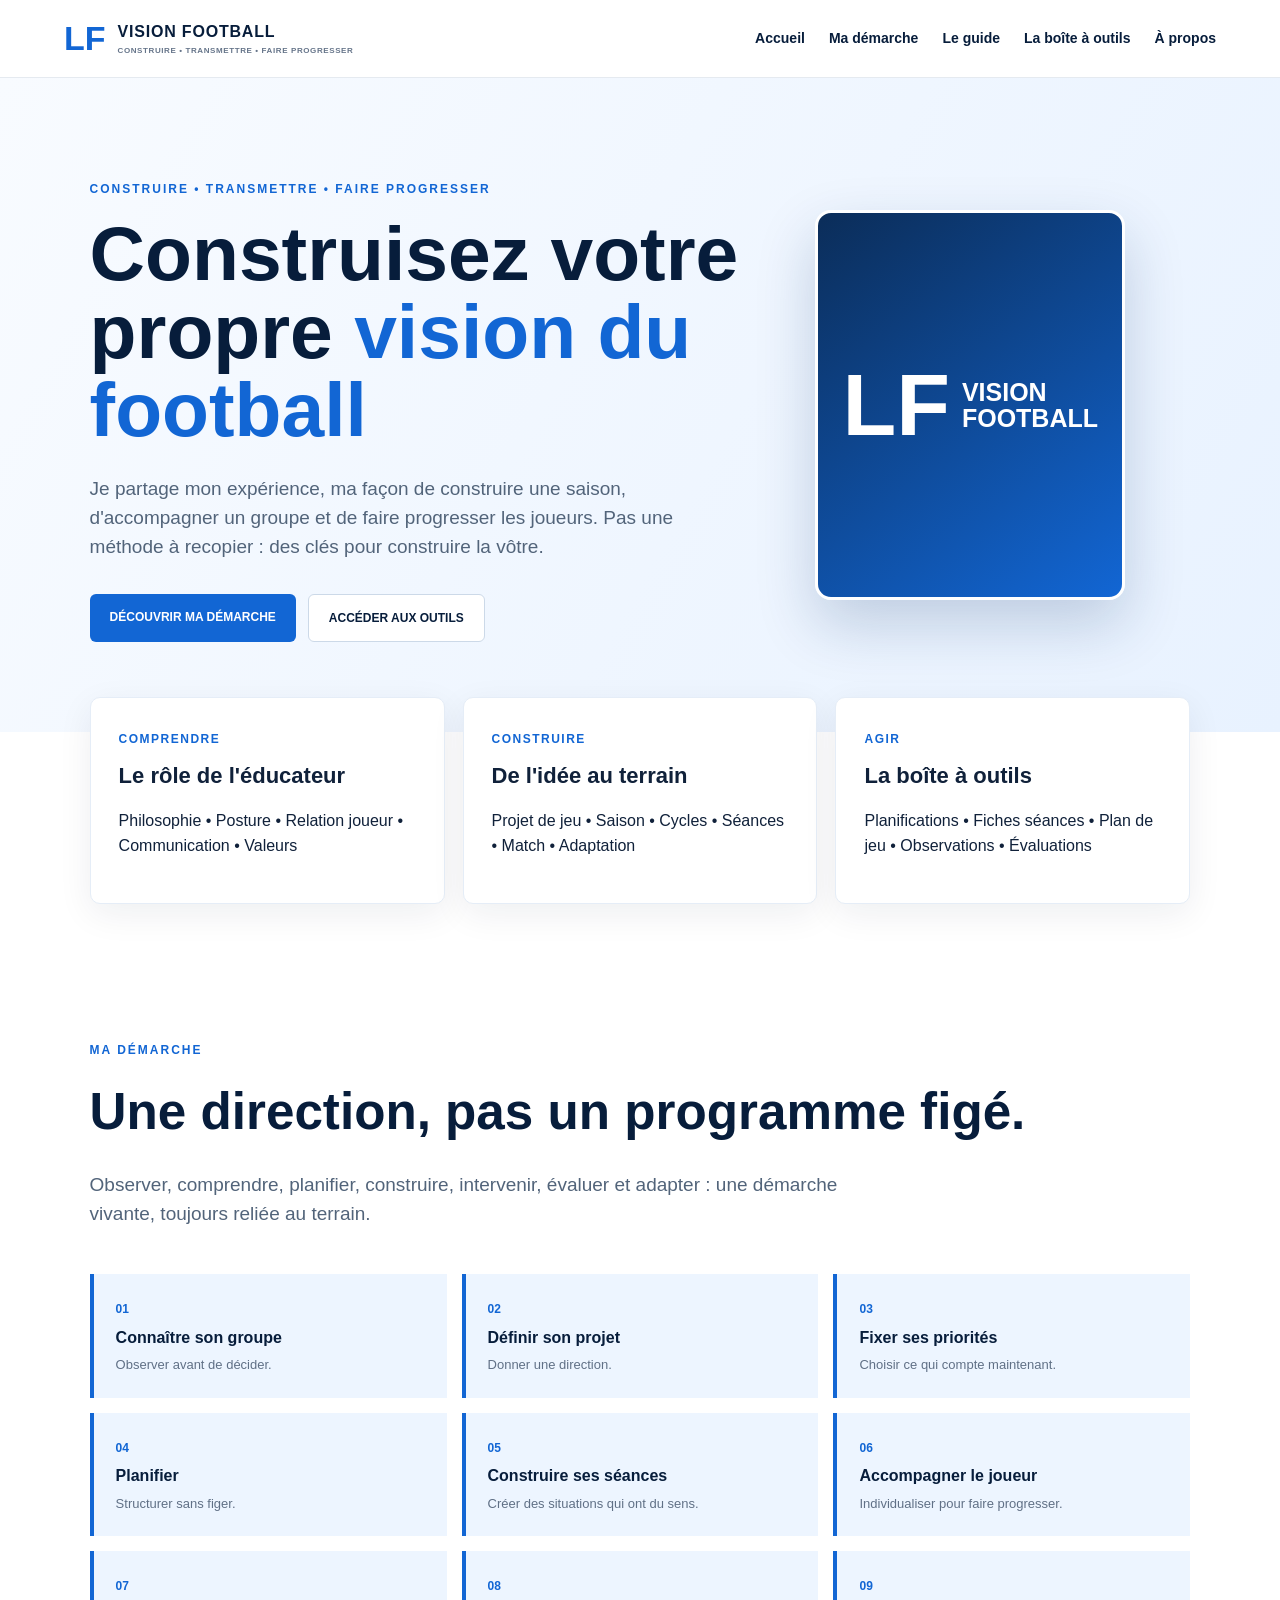
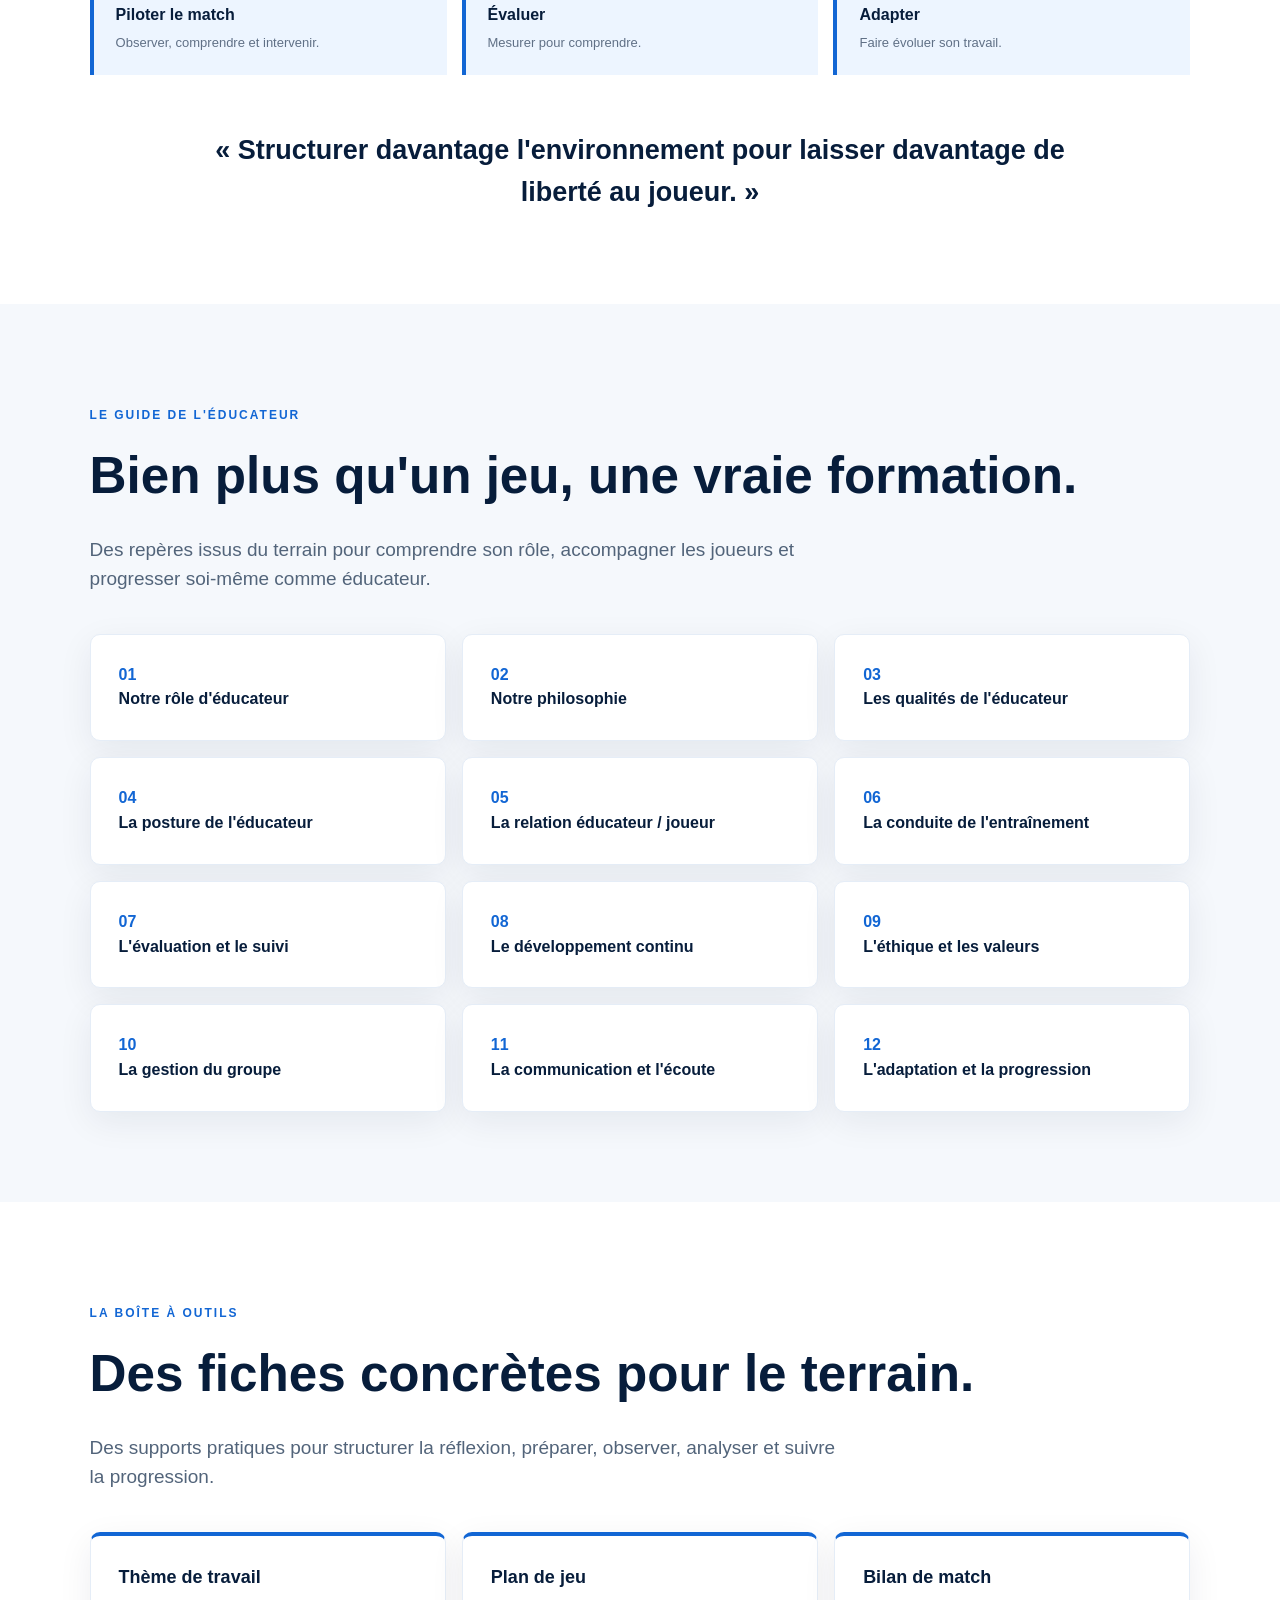
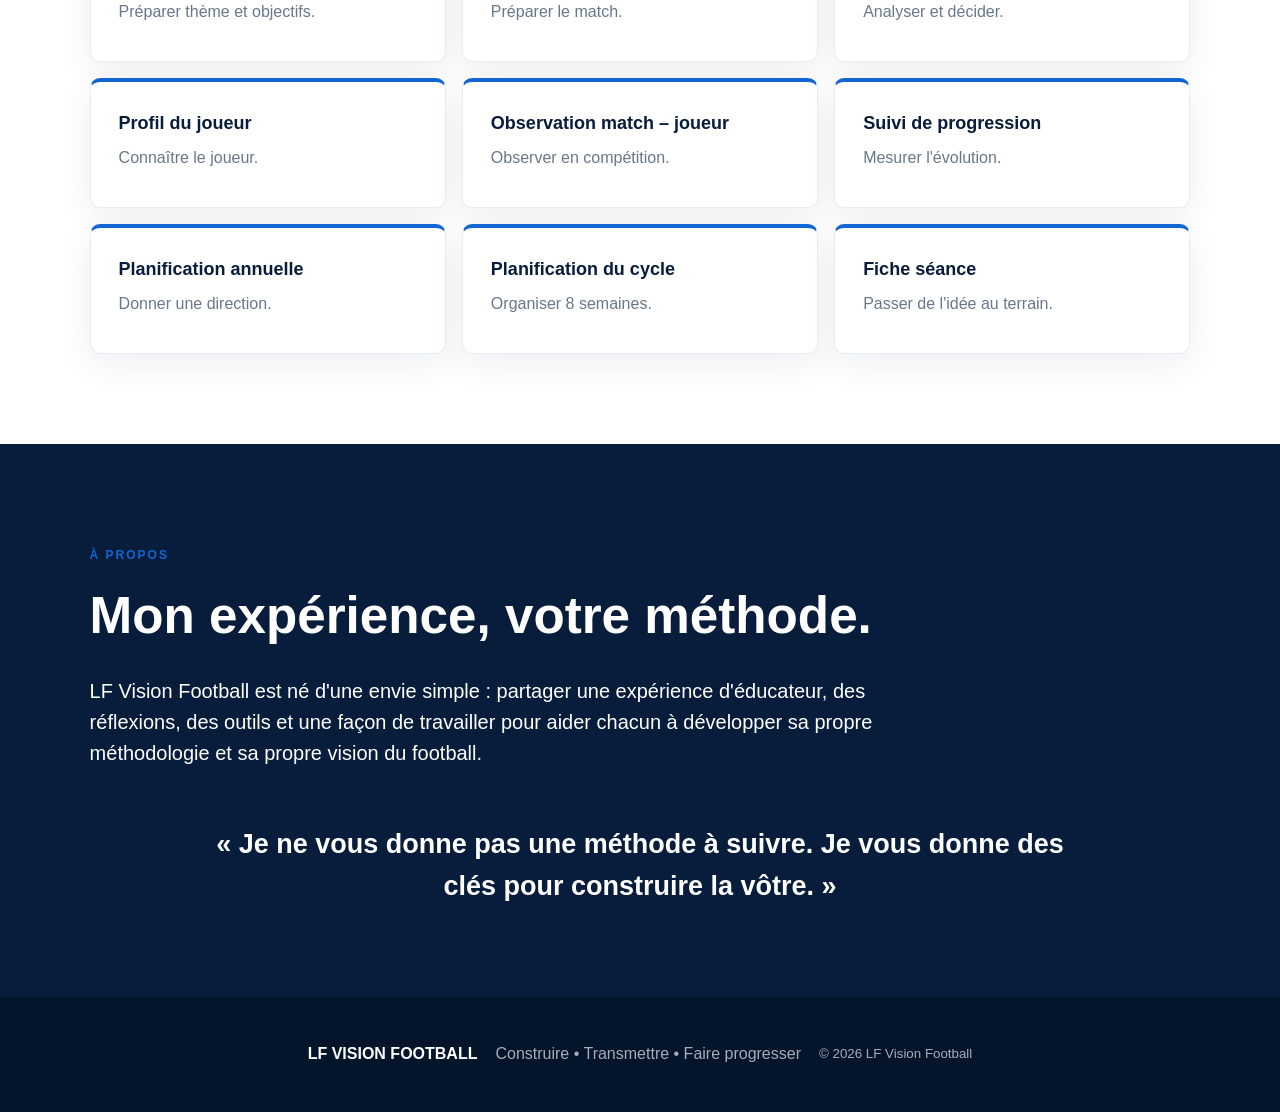
==== index.html @ 7dccbdba "Add files via upload Première version LF Vision Football" ====
<!doctype html><html lang='fr'><head><meta charset='utf-8'><meta name='viewport' content='width=device-width,initial-scale=1'><title>LF Vision Football</title><link rel='stylesheet' href='style.css'></head><body>
<header><a class='brand' href='#accueil'><b>LF</b><span>VISION FOOTBALL<small>CONSTRUIRE • TRANSMETTRE • FAIRE PROGRESSER</small></span></a><button id='menu'>☰</button><nav><a href='#accueil'>Accueil</a><a href='#demarche'>Ma démarche</a><a href='#guide'>Le guide</a><a href='#outils'>La boîte à outils</a><a href='#apropos'>À propos</a></nav></header>
<main>
<section class='hero' id='accueil'><div><p class='eyebrow'>CONSTRUIRE • TRANSMETTRE • FAIRE PROGRESSER</p><h1>Construisez votre propre <em>vision du football</em></h1><p class='lead'>Je partage mon expérience, ma façon de construire une saison, d'accompagner un groupe et de faire progresser les joueurs. Pas une méthode à recopier : des clés pour construire la vôtre.</p><div class='buttons'><a class='btn' href='#demarche'>Découvrir ma démarche</a><a class='btn secondary' href='#outils'>Accéder aux outils</a></div></div><div class='pitch'>LF<span>VISION<br>FOOTBALL</span></div></section>
<section class='three'><article><b>COMPRENDRE</b><h2>Le rôle de l'éducateur</h2><p>Philosophie • Posture • Relation joueur • Communication • Valeurs</p></article><article><b>CONSTRUIRE</b><h2>De l'idée au terrain</h2><p>Projet de jeu • Saison • Cycles • Séances • Match • Adaptation</p></article><article><b>AGIR</b><h2>La boîte à outils</h2><p>Planifications • Fiches séances • Plan de jeu • Observations • Évaluations</p></article></section>
<section id='demarche'><p class='eyebrow'>MA DÉMARCHE</p><h2>Une direction, pas un programme figé.</h2><p class='intro'>Observer, comprendre, planifier, construire, intervenir, évaluer et adapter : une démarche vivante, toujours reliée au terrain.</p><div class='steps'>
<div><i>01</i><b>Connaître son groupe</b><span>Observer avant de décider.</span></div><div><i>02</i><b>Définir son projet</b><span>Donner une direction.</span></div><div><i>03</i><b>Fixer ses priorités</b><span>Choisir ce qui compte maintenant.</span></div><div><i>04</i><b>Planifier</b><span>Structurer sans figer.</span></div><div><i>05</i><b>Construire ses séances</b><span>Créer des situations qui ont du sens.</span></div><div><i>06</i><b>Accompagner le joueur</b><span>Individualiser pour faire progresser.</span></div><div><i>07</i><b>Piloter le match</b><span>Observer, comprendre et intervenir.</span></div><div><i>08</i><b>Évaluer</b><span>Mesurer pour comprendre.</span></div><div><i>09</i><b>Adapter</b><span>Faire évoluer son travail.</span></div></div>
<blockquote>« Structurer davantage l'environnement pour laisser davantage de liberté au joueur. »</blockquote></section>
<section id='guide' class='light'><p class='eyebrow'>LE GUIDE DE L'ÉDUCATEUR</p><h2>Bien plus qu'un jeu, une vraie formation.</h2><p class='intro'>Des repères issus du terrain pour comprendre son rôle, accompagner les joueurs et progresser soi-même comme éducateur.</p><div class='grid guide'><div>01<br><b>Notre rôle d'éducateur</b></div><div>02<br><b>Notre philosophie</b></div><div>03<br><b>Les qualités de l'éducateur</b></div><div>04<br><b>La posture de l'éducateur</b></div><div>05<br><b>La relation éducateur / joueur</b></div><div>06<br><b>La conduite de l'entraînement</b></div><div>07<br><b>L'évaluation et le suivi</b></div><div>08<br><b>Le développement continu</b></div><div>09<br><b>L'éthique et les valeurs</b></div><div>10<br><b>La gestion du groupe</b></div><div>11<br><b>La communication et l'écoute</b></div><div>12<br><b>L'adaptation et la progression</b></div></div></section>
<section id='outils'><p class='eyebrow'>LA BOÎTE À OUTILS</p><h2>Des fiches concrètes pour le terrain.</h2><p class='intro'>Des supports pratiques pour structurer la réflexion, préparer, observer, analyser et suivre la progression.</p><div class='grid tools'><div><b>Thème de travail</b><span>Préparer thème et objectifs.</span></div><div><b>Plan de jeu</b><span>Préparer le match.</span></div><div><b>Bilan de match</b><span>Analyser et décider.</span></div><div><b>Profil du joueur</b><span>Connaître le joueur.</span></div><div><b>Observation match – joueur</b><span>Observer en compétition.</span></div><div><b>Suivi de progression</b><span>Mesurer l'évolution.</span></div><div><b>Planification annuelle</b><span>Donner une direction.</span></div><div><b>Planification du cycle</b><span>Organiser 8 semaines.</span></div><div><b>Fiche séance</b><span>Passer de l'idée au terrain.</span></div></div></section>
<section id='apropos' class='about'><p class='eyebrow'>À PROPOS</p><h2>Mon expérience, votre méthode.</h2><p>LF Vision Football est né d'une envie simple : partager une expérience d'éducateur, des réflexions, des outils et une façon de travailler pour aider chacun à développer sa propre méthodologie et sa propre vision du football.</p><blockquote>« Je ne vous donne pas une méthode à suivre. Je vous donne des clés pour construire la vôtre. »</blockquote></section>
</main><footer><b>LF VISION FOOTBALL</b><span>Construire • Transmettre • Faire progresser</span><small>© 2026 LF Vision Football</small></footer><script src='script.js'></script></body></html>
---- style.css ----
:root{--navy:#071d3b;--blue:#1266d4;--pale:#edf5ff;--ink:#10213a;--white:#fff}*{box-sizing:border-box}html{scroll-behavior:smooth}body{margin:0;font-family:Arial,Helvetica,sans-serif;color:var(--ink);line-height:1.55}header{height:78px;display:flex;align-items:center;justify-content:space-between;padding:0 max(5vw,24px);position:sticky;top:0;background:#fff;z-index:9;border-bottom:1px solid #e5eaf0}.brand{display:flex;align-items:center;gap:12px;text-decoration:none;color:var(--navy)}.brand>b{font-size:34px;color:var(--blue)}.brand span{font-weight:800;letter-spacing:.8px}.brand small{display:block;font-size:8px;color:#66758a;letter-spacing:.6px}nav{display:flex;gap:24px}nav a{color:var(--navy);text-decoration:none;font-weight:700;font-size:14px}#menu{display:none;border:0;background:none;font-size:26px}.hero{min-height:650px;padding:90px max(7vw,28px);display:grid;grid-template-columns:1.2fr .8fr;align-items:center;background:linear-gradient(120deg,#f8fbff,#e8f2ff)}.eyebrow{font-size:12px;letter-spacing:2px;font-weight:900;color:var(--blue)}h1{font-size:clamp(44px,6vw,78px);line-height:1.02;margin:15px 0 25px;color:var(--navy);max-width:850px}h1 em{font-style:normal;color:var(--blue)}.lead,.intro{font-size:19px;max-width:760px;color:#52647a}.buttons{display:flex;gap:12px;margin-top:32px}.btn{padding:14px 20px;background:var(--blue);color:#fff;text-decoration:none;border-radius:6px;font-weight:800;text-transform:uppercase;font-size:12px}.btn.secondary{background:#fff;color:var(--navy);border:1px solid #ccd9e8}.pitch{justify-self:center;width:310px;height:390px;border:3px solid #fff;background:linear-gradient(145deg,#0b2d59,#1266d4);border-radius:16px;color:#fff;display:flex;align-items:center;justify-content:center;font-size:88px;font-weight:900;box-shadow:0 25px 60px #0a316833}.pitch span{font-size:25px;line-height:1.05;margin-left:12px}.three{display:grid;grid-template-columns:repeat(3,1fr);gap:18px;padding:0 max(7vw,28px);transform:translateY(-35px)}.three article,.grid>div{background:#fff;padding:28px;border-radius:10px;box-shadow:0 10px 35px #10213a12;border:1px solid #e5edf7}.three article>b{color:var(--blue);font-size:12px;letter-spacing:1.5px}.three h2{font-size:22px;margin:8px 0}section:not(.hero):not(.three){padding:90px max(7vw,28px)}section>h2{font-size:clamp(34px,4vw,54px);color:var(--navy);margin:8px 0 15px}.steps{margin-top:45px;display:grid;grid-template-columns:repeat(3,1fr);gap:15px}.steps div{padding:22px;border-left:4px solid var(--blue);background:var(--pale)}.steps i{font-style:normal;font-size:12px;color:var(--blue);font-weight:900}.steps b,.steps span{display:block}.steps b{margin:5px 0;color:var(--navy)}.steps span{font-size:13px;color:#607086}blockquote{margin:55px auto 0;max-width:900px;text-align:center;font-size:27px;font-weight:800;color:var(--navy);border:0}.light{background:#f5f8fc}.grid{display:grid;grid-template-columns:repeat(3,1fr);gap:16px;margin-top:40px}.guide>div{color:var(--blue);font-weight:800}.guide b{color:var(--navy);font-size:16px}.tools>div{min-height:130px;border-top:4px solid var(--blue)}.tools b,.tools span{display:block}.tools b{font-size:18px;color:var(--navy);margin-bottom:8px}.tools span{color:#68778b}.about{background:var(--navy);color:#fff}.about h2,.about blockquote{color:#fff}.about>p:not(.eyebrow){max-width:850px;font-size:20px}footer{padding:45px max(7vw,28px);display:flex;gap:18px;align-items:center;justify-content:center;flex-wrap:wrap;background:#04142b;color:#fff}footer span,footer small{opacity:.65}@media(max-width:800px){header{height:68px}.brand span{font-size:12px}.brand>b{font-size:28px}#menu{display:block}nav{display:none;position:absolute;top:68px;left:0;right:0;background:#fff;padding:20px 28px;flex-direction:column;border-bottom:1px solid #ddd}nav.open{display:flex}.hero{grid-template-columns:1fr;padding-top:70px;min-height:auto}.pitch{margin-top:50px;width:240px;height:300px;font-size:68px}.pitch span{font-size:20px}.three,.grid,.steps{grid-template-columns:1fr}.three{transform:none;padding-top:25px;padding-bottom:25px}.buttons{flex-direction:column;align-items:flex-start}section:not(.hero):not(.three){padding-top:65px;padding-bottom:65px}blockquote{font-size:21px}}
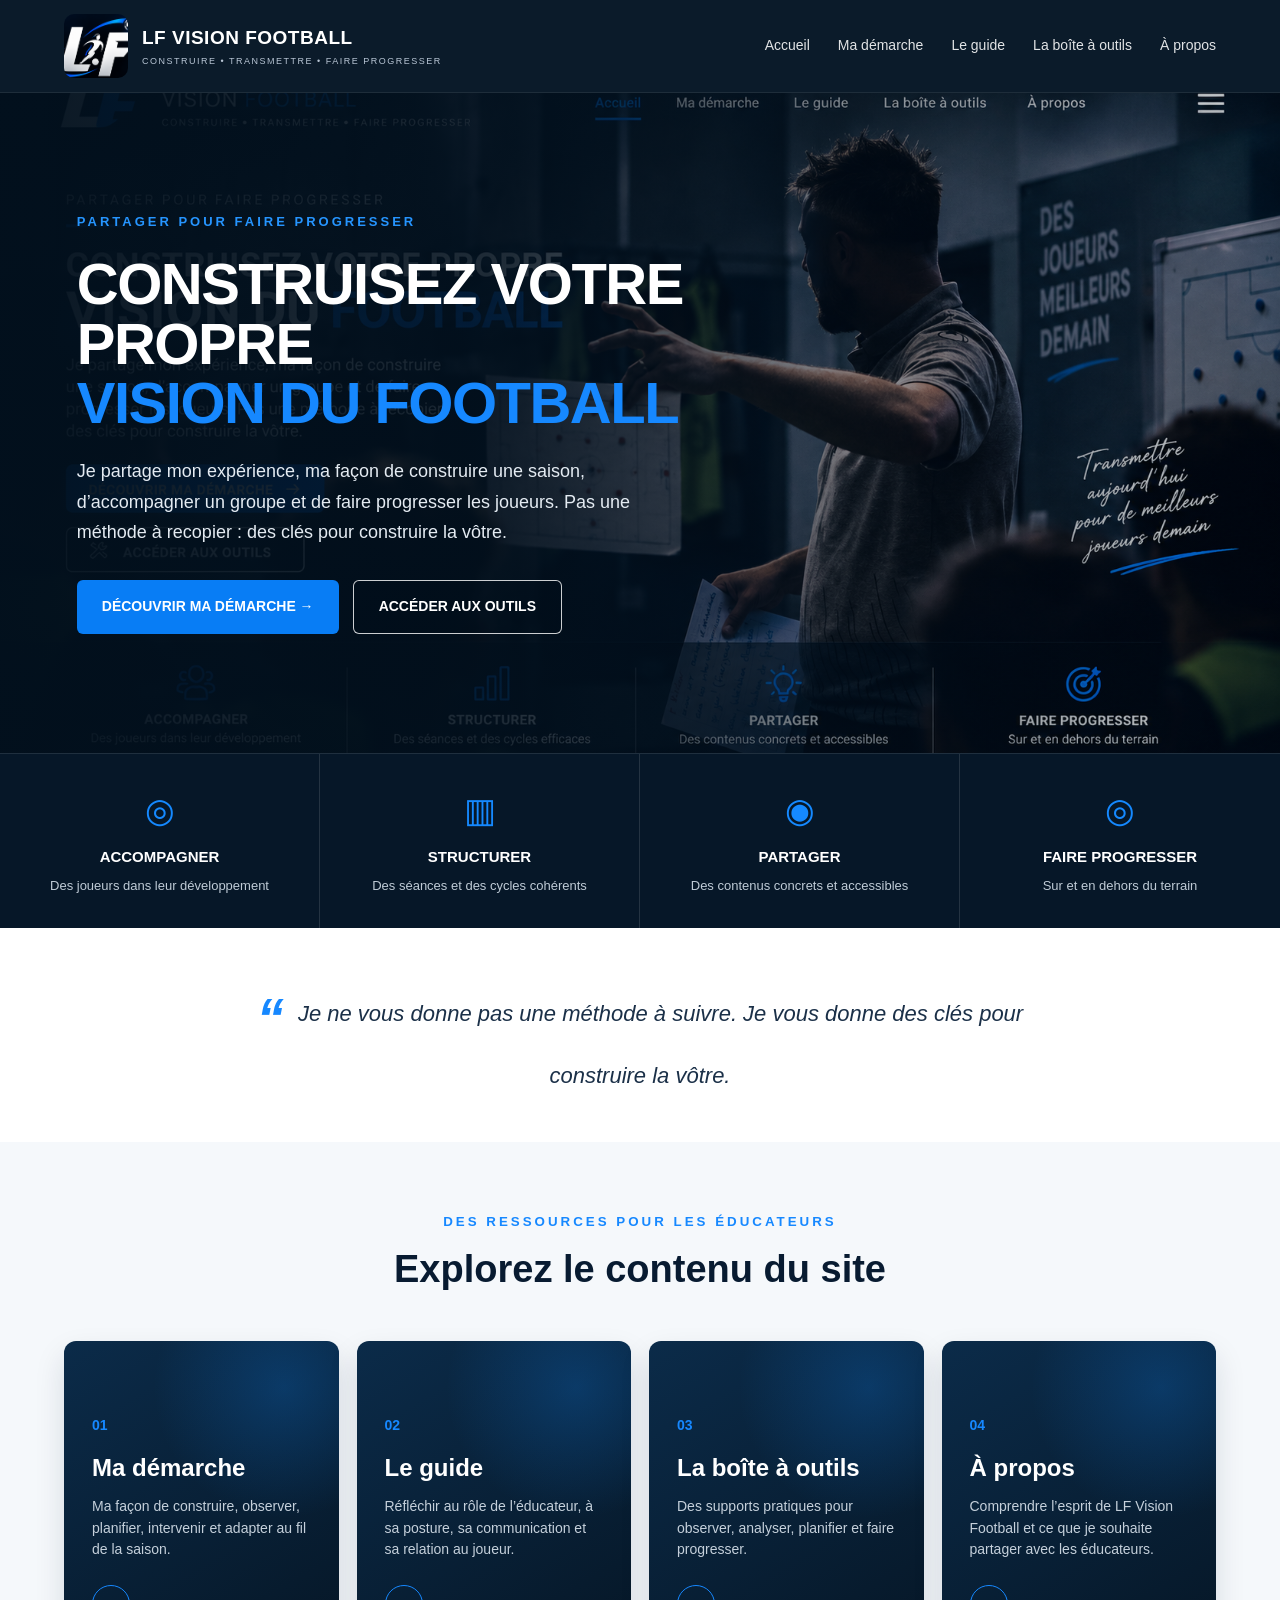
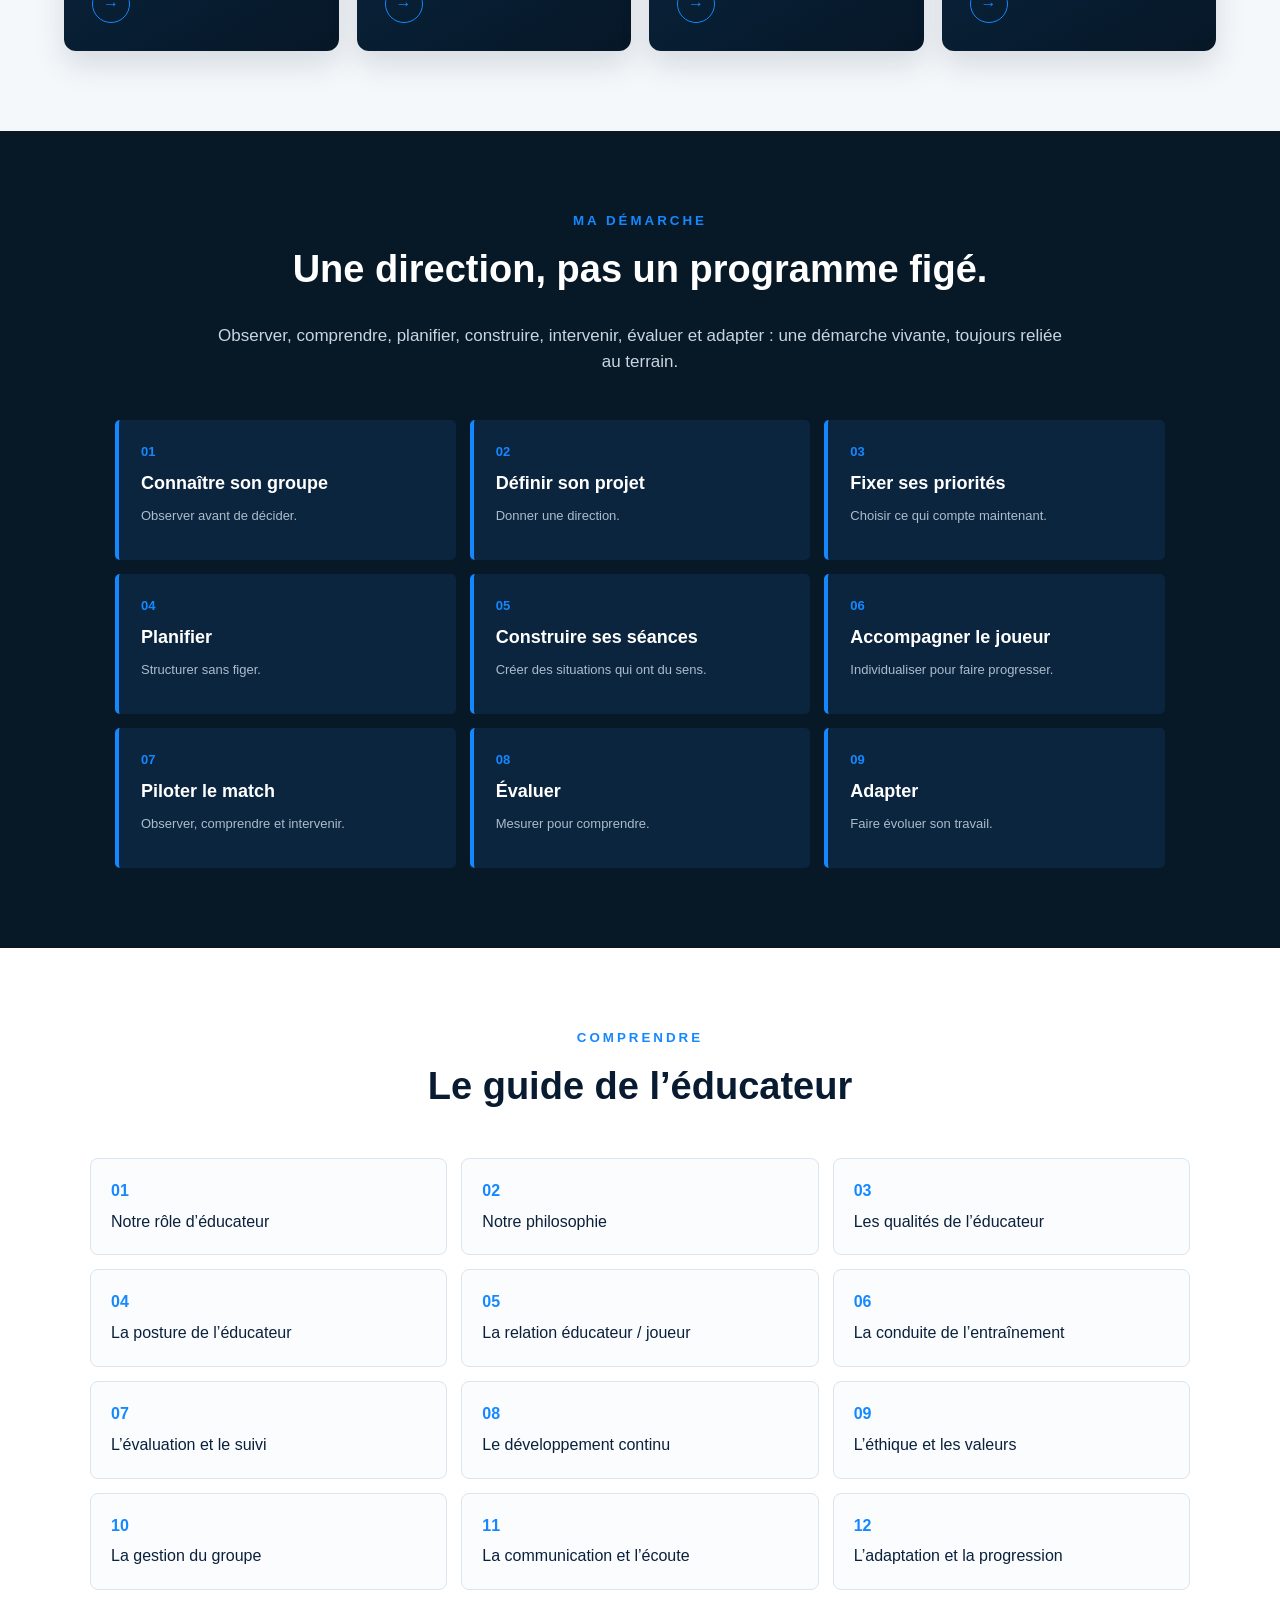
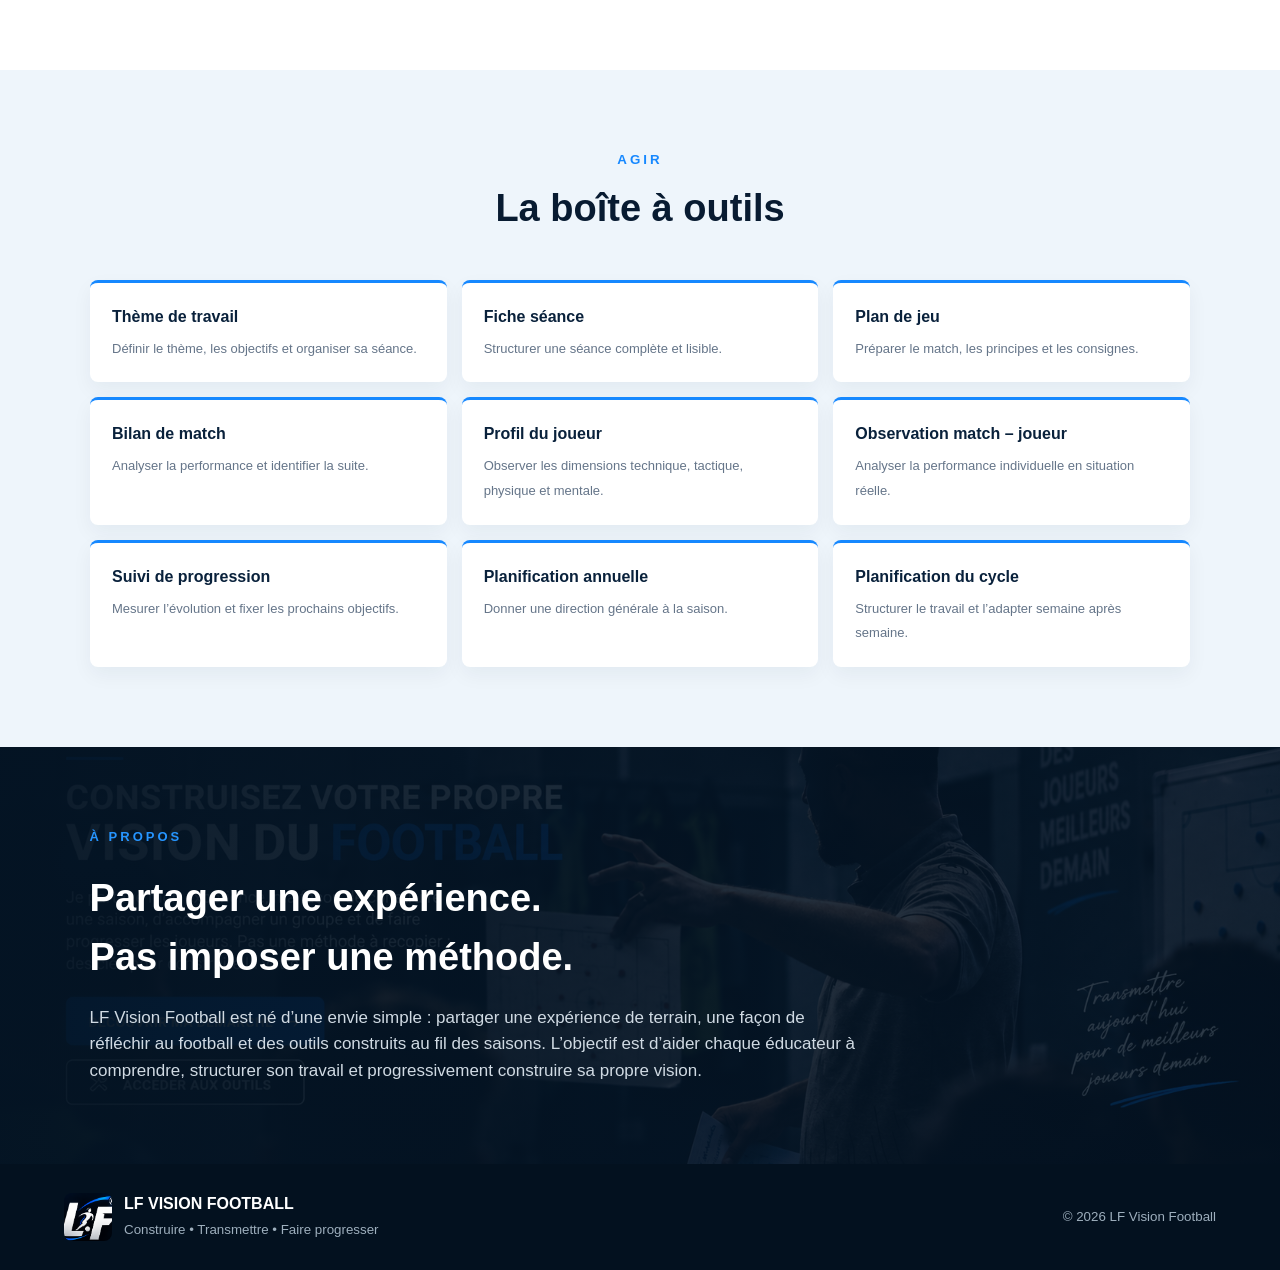
==== commit 15a565d6: "Update index.html" ====
--- a/index.html
+++ b/index.html
@@ -1,12 +1,1032 @@
-<!doctype html><html lang='fr'><head><meta charset='utf-8'><meta name='viewport' content='width=device-width,initial-scale=1'><title>LF Vision Football</title><link rel='stylesheet' href='style.css'></head><body>
-<header><a class='brand' href='#accueil'><b>LF</b><span>VISION FOOTBALL<small>CONSTRUIRE • TRANSMETTRE • FAIRE PROGRESSER</small></span></a><button id='menu'>☰</button><nav><a href='#accueil'>Accueil</a><a href='#demarche'>Ma démarche</a><a href='#guide'>Le guide</a><a href='#outils'>La boîte à outils</a><a href='#apropos'>À propos</a></nav></header>
+<!DOCTYPE html>
+<html lang="fr">
+<head>
+  <meta charset="UTF-8">
+  <meta name="viewport" content="width=device-width, initial-scale=1.0">
+  <meta name="description" content="LF Vision Football : expérience, outils et réflexion pour aider les éducateurs à construire leur propre vision du football.">
+
+  <title>LF Vision Football</title>
+
+  <style>
+    *{
+      box-sizing:border-box;
+      margin:0;
+      padding:0;
+    }
+
+    html{
+      scroll-behavior:smooth;
+    }
+
+    body{
+      font-family:Arial,Helvetica,sans-serif;
+      color:#0b203b;
+      background:#fff;
+      line-height:1.55;
+    }
+
+    a{
+      text-decoration:none;
+      color:inherit;
+    }
+
+    img{
+      display:block;
+      max-width:100%;
+    }
+
+    :root{
+      --navy:#061728;
+      --navy2:#09233c;
+      --blue:#087df5;
+      --blue2:#0068d9;
+      --white:#ffffff;
+      --soft:#f2f7fc;
+      --text:#10243d;
+      --grey:#617184;
+    }
+
+    /* HEADER */
+
+    header{
+      position:sticky;
+      top:0;
+      z-index:1000;
+      display:flex;
+      align-items:center;
+      justify-content:space-between;
+      padding:14px 5%;
+      min-height:78px;
+      background:rgba(4,20,36,.97);
+      color:white;
+      border-bottom:1px solid rgba(255,255,255,.08);
+    }
+
+    .brand{
+      display:flex;
+      align-items:center;
+      gap:14px;
+    }
+
+    .brand img{
+      width:64px;
+      height:64px;
+      object-fit:cover;
+      border-radius:10px;
+    }
+
+    .brand-text strong{
+      display:block;
+      font-size:19px;
+      letter-spacing:.5px;
+    }
+
+    .brand-text span{
+      display:block;
+      margin-top:2px;
+      font-size:9px;
+      letter-spacing:1.5px;
+      color:#b9c6d5;
+    }
+
+    nav{
+      display:flex;
+      align-items:center;
+      gap:28px;
+      font-size:14px;
+    }
+
+    nav a{
+      color:#fff;
+      opacity:.88;
+      transition:.2s;
+    }
+
+    nav a:hover{
+      color:#1688ff;
+      opacity:1;
+    }
+
+    #menu{
+      display:none;
+      border:0;
+      background:none;
+      color:#fff;
+      font-size:32px;
+      cursor:pointer;
+    }
+
+    /* HERO */
+
+    .hero{
+      min-height:660px;
+      position:relative;
+      display:flex;
+      align-items:center;
+      padding:80px 6%;
+      overflow:hidden;
+      color:#fff;
+      background:
+        linear-gradient(90deg,
+          rgba(2,16,29,.97) 0%,
+          rgba(2,16,29,.88) 40%,
+          rgba(2,16,29,.45) 68%,
+          rgba(2,16,29,.2) 100%
+        ),
+        url('hero-coach.png') center right / cover no-repeat;
+    }
+
+    .hero-content{
+      position:relative;
+      z-index:2;
+      max-width:660px;
+    }
+
+    .eyebrow{
+      color:#2695ff;
+      font-size:13px;
+      font-weight:700;
+      letter-spacing:3px;
+      text-transform:uppercase;
+      margin-bottom:22px;
+    }
+
+    .hero h1{
+      font-size:58px;
+      line-height:1.02;
+      text-transform:uppercase;
+      letter-spacing:-1.5px;
+      margin-bottom:24px;
+    }
+
+    .hero h1 span{
+      color:#1688ff;
+    }
+
+    .hero p{
+      max-width:580px;
+      font-size:18px;
+      line-height:1.7;
+      color:#e4ebf2;
+      margin-bottom:32px;
+    }
+
+    .actions{
+      display:flex;
+      flex-wrap:wrap;
+      gap:14px;
+    }
+
+    .btn{
+      display:inline-flex;
+      align-items:center;
+      justify-content:center;
+      min-height:54px;
+      padding:0 25px;
+      border-radius:6px;
+      font-weight:700;
+      font-size:14px;
+      text-transform:uppercase;
+      transition:.2s;
+    }
+
+    .btn-primary{
+      background:#087df5;
+      color:#fff;
+    }
+
+    .btn-primary:hover{
+      background:#006ad7;
+    }
+
+    .btn-secondary{
+      border:1px solid rgba(255,255,255,.8);
+      color:#fff;
+      background:rgba(2,16,29,.3);
+    }
+
+    /* 4 PILIERS */
+
+    .pillars{
+      display:grid;
+      grid-template-columns:repeat(4,1fr);
+      background:#061728;
+      color:white;
+      border-top:1px solid rgba(255,255,255,.1);
+    }
+
+    .pillar{
+      padding:30px 20px;
+      text-align:center;
+      border-right:1px solid rgba(255,255,255,.12);
+    }
+
+    .pillar:last-child{
+      border-right:0;
+    }
+
+    .pillar .icon{
+      color:#1589ff;
+      font-size:34px;
+      margin-bottom:8px;
+    }
+
+    .pillar strong{
+      display:block;
+      font-size:15px;
+      text-transform:uppercase;
+      margin-bottom:5px;
+    }
+
+    .pillar span{
+      color:#bfcbd6;
+      font-size:13px;
+    }
+
+    /* QUOTE */
+
+    .quote{
+      padding:48px 8%;
+      background:#fff;
+      text-align:center;
+    }
+
+    .quote blockquote{
+      max-width:850px;
+      margin:auto;
+      font-size:22px;
+      font-style:italic;
+      color:#1b3048;
+    }
+
+    .quote blockquote:before{
+      content:"“";
+      color:#1688ff;
+      font-size:54px;
+      font-weight:bold;
+      vertical-align:-15px;
+      margin-right:8px;
+    }
+
+    /* CARDS */
+
+    .explore{
+      padding:70px 5% 80px;
+      background:#f5f8fb;
+    }
+
+    .section-head{
+      text-align:center;
+      max-width:750px;
+      margin:0 auto 42px;
+    }
+
+    .section-head small{
+      display:block;
+      color:#1688ff;
+      letter-spacing:3px;
+      font-weight:bold;
+      text-transform:uppercase;
+      margin-bottom:8px;
+    }
+
+    .section-head h2{
+      font-size:38px;
+      color:#081b31;
+    }
+
+    .cards{
+      display:grid;
+      grid-template-columns:repeat(4,1fr);
+      gap:18px;
+      max-width:1180px;
+      margin:auto;
+    }
+
+    .card{
+      position:relative;
+      min-height:310px;
+      border-radius:12px;
+      overflow:hidden;
+      background:linear-gradient(150deg,#0b2b49,#061727);
+      color:#fff;
+      padding:28px;
+      display:flex;
+      flex-direction:column;
+      justify-content:flex-end;
+      box-shadow:0 14px 30px rgba(8,32,57,.13);
+      transition:.25s;
+    }
+
+    .card:hover{
+      transform:translateY(-5px);
+    }
+
+    .card:before{
+      content:"";
+      position:absolute;
+      inset:0;
+      background:
+        radial-gradient(circle at 80% 15%,rgba(16,137,255,.22),transparent 38%);
+      pointer-events:none;
+    }
+
+    .card .num{
+      position:relative;
+      z-index:2;
+      color:#1688ff;
+      font-size:14px;
+      font-weight:bold;
+      margin-bottom:12px;
+    }
+
+    .card h3{
+      position:relative;
+      z-index:2;
+      font-size:24px;
+      margin-bottom:10px;
+    }
+
+    .card p{
+      position:relative;
+      z-index:2;
+      font-size:14px;
+      color:#c5d0db;
+    }
+
+    .card .arrow{
+      position:relative;
+      z-index:2;
+      margin-top:24px;
+      width:38px;
+      height:38px;
+      border:1px solid #1688ff;
+      color:#1688ff;
+      display:grid;
+      place-items:center;
+      border-radius:50%;
+    }
+
+    /* DEMARCHE */
+
+    .demarche{
+      padding:80px 6%;
+      background:#071827;
+      color:#fff;
+    }
+
+    .demarche .section-head h2{
+      color:white;
+    }
+
+    .demarche .intro{
+      text-align:center;
+      max-width:850px;
+      margin:-18px auto 45px;
+      color:#c9d5df;
+      font-size:17px;
+    }
+
+    .steps{
+      max-width:1050px;
+      margin:auto;
+      display:grid;
+      grid-template-columns:repeat(3,1fr);
+      gap:14px;
+    }
+
+    .step{
+      background:#0b253f;
+      border-left:4px solid #1688ff;
+      padding:22px;
+      min-height:140px;
+      border-radius:5px;
+    }
+
+    .step b{
+      display:block;
+      color:#1688ff;
+      font-size:13px;
+      margin-bottom:8px;
+    }
+
+    .step strong{
+      display:block;
+      font-size:18px;
+      margin-bottom:5px;
+    }
+
+    .step span{
+      color:#acbccb;
+      font-size:13px;
+    }
+
+    /* GUIDE */
+
+    .guide{
+      padding:80px 6%;
+      background:#fff;
+    }
+
+    .guide-grid{
+      max-width:1100px;
+      margin:auto;
+      display:grid;
+      grid-template-columns:repeat(3,1fr);
+      gap:14px;
+    }
+
+    .guide-item{
+      border:1px solid #dbe5ef;
+      border-radius:8px;
+      padding:20px;
+      background:#fafcfe;
+    }
+
+    .guide-item b{
+      color:#1688ff;
+      display:block;
+      margin-bottom:6px;
+    }
+
+    /* OUTILS */
+
+    .tools{
+      padding:80px 6%;
+      background:#eef5fb;
+    }
+
+    .tool-grid{
+      max-width:1100px;
+      margin:auto;
+      display:grid;
+      grid-template-columns:repeat(3,1fr);
+      gap:15px;
+    }
+
+    .tool{
+      background:white;
+      border-radius:8px;
+      padding:22px;
+      box-shadow:0 8px 20px rgba(0,35,65,.05);
+      border-top:3px solid #1688ff;
+    }
+
+    .tool strong{
+      display:block;
+      margin-bottom:6px;
+      color:#09213b;
+    }
+
+    .tool span{
+      font-size:13px;
+      color:#657589;
+    }
+
+    /* ABOUT */
+
+    .about{
+      padding:80px 7%;
+      color:white;
+      background:
+        linear-gradient(90deg,rgba(4,20,36,.97),rgba(4,20,36,.82)),
+        url('hero-coach.png') center / cover no-repeat;
+    }
+
+    .about-inner{
+      max-width:850px;
+    }
+
+    .about h2{
+      font-size:38px;
+      margin-bottom:18px;
+    }
+
+    .about p{
+      color:#d0dae3;
+      font-size:17px;
+      max-width:780px;
+    }
+
+    /* FOOTER */
+
+    footer{
+      background:#03111f;
+      color:#fff;
+      padding:28px 5%;
+      display:flex;
+      align-items:center;
+      justify-content:space-between;
+      gap:20px;
+      flex-wrap:wrap;
+    }
+
+    .footer-brand{
+      display:flex;
+      align-items:center;
+      gap:12px;
+    }
+
+    .footer-brand img{
+      width:48px;
+      height:48px;
+      object-fit:cover;
+      border-radius:8px;
+    }
+
+    footer small{
+      color:#9eafbd;
+    }
+
+    /* MOBILE */
+
+    @media(max-width:850px){
+
+      header{
+        min-height:76px;
+        padding:10px 5%;
+      }
+
+      .brand img{
+        width:50px;
+        height:50px;
+      }
+
+      .brand-text strong{
+        font-size:15px;
+      }
+
+      .brand-text span{
+        font-size:7px;
+        letter-spacing:.8px;
+      }
+
+      #menu{
+        display:block;
+      }
+
+      nav{
+        display:none;
+        position:absolute;
+        top:76px;
+        left:0;
+        right:0;
+        flex-direction:column;
+        align-items:flex-start;
+        gap:0;
+        background:#061728;
+        border-top:1px solid rgba(255,255,255,.08);
+        box-shadow:0 12px 20px rgba(0,0,0,.2);
+      }
+
+      nav.open{
+        display:flex;
+      }
+
+      nav a{
+        width:100%;
+        padding:18px 7%;
+        border-bottom:1px solid rgba(255,255,255,.08);
+      }
+
+      .hero{
+        min-height:720px;
+        align-items:flex-end;
+        padding:70px 7% 55px;
+        background:
+          linear-gradient(0deg,
+            rgba(2,16,29,.98) 0%,
+            rgba(2,16,29,.94) 45%,
+            rgba(2,16,29,.42) 100%
+          ),
+          url('hero-coach.png') 62% center / cover no-repeat;
+      }
+
+      .hero-content{
+        max-width:100%;
+      }
+
+      .eyebrow{
+        font-size:11px;
+        letter-spacing:2px;
+      }
+
+      .hero h1{
+        font-size:42px;
+      }
+
+      .hero p{
+        font-size:16px;
+      }
+
+      .actions{
+        flex-direction:column;
+        align-items:stretch;
+      }
+
+      .btn{
+        width:100%;
+      }
+
+      .pillars{
+        grid-template-columns:1fr 1fr;
+      }
+
+      .pillar{
+        border-bottom:1px solid rgba(255,255,255,.12);
+      }
+
+      .cards,
+      .steps,
+      .guide-grid,
+      .tool-grid{
+        grid-template-columns:1fr;
+      }
+
+      .section-head h2{
+        font-size:31px;
+      }
+
+      .card{
+        min-height:235px;
+      }
+
+      .quote blockquote{
+        font-size:19px;
+      }
+
+      footer{
+        flex-direction:column;
+        align-items:flex-start;
+      }
+    }
+
+    @media(max-width:480px){
+
+      .brand-text span{
+        display:none;
+      }
+
+      .hero{
+        min-height:680px;
+      }
+
+      .hero h1{
+        font-size:37px;
+      }
+
+      .pillars{
+        grid-template-columns:1fr;
+      }
+
+      .pillar{
+        border-right:0;
+      }
+    }
+  </style>
+</head>
+
+<body>
+
+<header>
+  <a href="#accueil" class="brand">
+    <img src="logo-lf.png" alt="Logo LF Vision Football">
+    <div class="brand-text">
+      <strong>LF VISION FOOTBALL</strong>
+      <span>CONSTRUIRE • TRANSMETTRE • FAIRE PROGRESSER</span>
+    </div>
+  </a>
+
+  <nav>
+    <a href="#accueil">Accueil</a>
+    <a href="#demarche">Ma démarche</a>
+    <a href="#guide">Le guide</a>
+    <a href="#outils">La boîte à outils</a>
+    <a href="#apropos">À propos</a>
+  </nav>
+
+  <button id="menu" aria-label="Ouvrir le menu">☰</button>
+</header>
+
+
 <main>
-<section class='hero' id='accueil'><div><p class='eyebrow'>CONSTRUIRE • TRANSMETTRE • FAIRE PROGRESSER</p><h1>Construisez votre propre <em>vision du football</em></h1><p class='lead'>Je partage mon expérience, ma façon de construire une saison, d'accompagner un groupe et de faire progresser les joueurs. Pas une méthode à recopier : des clés pour construire la vôtre.</p><div class='buttons'><a class='btn' href='#demarche'>Découvrir ma démarche</a><a class='btn secondary' href='#outils'>Accéder aux outils</a></div></div><div class='pitch'>LF<span>VISION<br>FOOTBALL</span></div></section>
-<section class='three'><article><b>COMPRENDRE</b><h2>Le rôle de l'éducateur</h2><p>Philosophie • Posture • Relation joueur • Communication • Valeurs</p></article><article><b>CONSTRUIRE</b><h2>De l'idée au terrain</h2><p>Projet de jeu • Saison • Cycles • Séances • Match • Adaptation</p></article><article><b>AGIR</b><h2>La boîte à outils</h2><p>Planifications • Fiches séances • Plan de jeu • Observations • Évaluations</p></article></section>
-<section id='demarche'><p class='eyebrow'>MA DÉMARCHE</p><h2>Une direction, pas un programme figé.</h2><p class='intro'>Observer, comprendre, planifier, construire, intervenir, évaluer et adapter : une démarche vivante, toujours reliée au terrain.</p><div class='steps'>
-<div><i>01</i><b>Connaître son groupe</b><span>Observer avant de décider.</span></div><div><i>02</i><b>Définir son projet</b><span>Donner une direction.</span></div><div><i>03</i><b>Fixer ses priorités</b><span>Choisir ce qui compte maintenant.</span></div><div><i>04</i><b>Planifier</b><span>Structurer sans figer.</span></div><div><i>05</i><b>Construire ses séances</b><span>Créer des situations qui ont du sens.</span></div><div><i>06</i><b>Accompagner le joueur</b><span>Individualiser pour faire progresser.</span></div><div><i>07</i><b>Piloter le match</b><span>Observer, comprendre et intervenir.</span></div><div><i>08</i><b>Évaluer</b><span>Mesurer pour comprendre.</span></div><div><i>09</i><b>Adapter</b><span>Faire évoluer son travail.</span></div></div>
-<blockquote>« Structurer davantage l'environnement pour laisser davantage de liberté au joueur. »</blockquote></section>
-<section id='guide' class='light'><p class='eyebrow'>LE GUIDE DE L'ÉDUCATEUR</p><h2>Bien plus qu'un jeu, une vraie formation.</h2><p class='intro'>Des repères issus du terrain pour comprendre son rôle, accompagner les joueurs et progresser soi-même comme éducateur.</p><div class='grid guide'><div>01<br><b>Notre rôle d'éducateur</b></div><div>02<br><b>Notre philosophie</b></div><div>03<br><b>Les qualités de l'éducateur</b></div><div>04<br><b>La posture de l'éducateur</b></div><div>05<br><b>La relation éducateur / joueur</b></div><div>06<br><b>La conduite de l'entraînement</b></div><div>07<br><b>L'évaluation et le suivi</b></div><div>08<br><b>Le développement continu</b></div><div>09<br><b>L'éthique et les valeurs</b></div><div>10<br><b>La gestion du groupe</b></div><div>11<br><b>La communication et l'écoute</b></div><div>12<br><b>L'adaptation et la progression</b></div></div></section>
-<section id='outils'><p class='eyebrow'>LA BOÎTE À OUTILS</p><h2>Des fiches concrètes pour le terrain.</h2><p class='intro'>Des supports pratiques pour structurer la réflexion, préparer, observer, analyser et suivre la progression.</p><div class='grid tools'><div><b>Thème de travail</b><span>Préparer thème et objectifs.</span></div><div><b>Plan de jeu</b><span>Préparer le match.</span></div><div><b>Bilan de match</b><span>Analyser et décider.</span></div><div><b>Profil du joueur</b><span>Connaître le joueur.</span></div><div><b>Observation match – joueur</b><span>Observer en compétition.</span></div><div><b>Suivi de progression</b><span>Mesurer l'évolution.</span></div><div><b>Planification annuelle</b><span>Donner une direction.</span></div><div><b>Planification du cycle</b><span>Organiser 8 semaines.</span></div><div><b>Fiche séance</b><span>Passer de l'idée au terrain.</span></div></div></section>
-<section id='apropos' class='about'><p class='eyebrow'>À PROPOS</p><h2>Mon expérience, votre méthode.</h2><p>LF Vision Football est né d'une envie simple : partager une expérience d'éducateur, des réflexions, des outils et une façon de travailler pour aider chacun à développer sa propre méthodologie et sa propre vision du football.</p><blockquote>« Je ne vous donne pas une méthode à suivre. Je vous donne des clés pour construire la vôtre. »</blockquote></section>
-</main><footer><b>LF VISION FOOTBALL</b><span>Construire • Transmettre • Faire progresser</span><small>© 2026 LF Vision Football</small></footer><script src='script.js'></script></body></html>
+
+<section class="hero" id="accueil">
+  <div class="hero-content">
+
+    <div class="eyebrow">Partager pour faire progresser</div>
+
+    <h1>
+      Construisez votre propre<br>
+      <span>vision du football</span>
+    </h1>
+
+    <p>
+      Je partage mon expérience, ma façon de construire une saison,
+      d’accompagner un groupe et de faire progresser les joueurs.
+      Pas une méthode à recopier : des clés pour construire la vôtre.
+    </p>
+
+    <div class="actions">
+      <a href="#demarche" class="btn btn-primary">
+        Découvrir ma démarche →
+      </a>
+
+      <a href="#outils" class="btn btn-secondary">
+        Accéder aux outils
+      </a>
+    </div>
+
+  </div>
+</section>
+
+
+<section class="pillars">
+
+  <div class="pillar">
+    <div class="icon">◎</div>
+    <strong>Accompagner</strong>
+    <span>Des joueurs dans leur développement</span>
+  </div>
+
+  <div class="pillar">
+    <div class="icon">▥</div>
+    <strong>Structurer</strong>
+    <span>Des séances et des cycles cohérents</span>
+  </div>
+
+  <div class="pillar">
+    <div class="icon">◉</div>
+    <strong>Partager</strong>
+    <span>Des contenus concrets et accessibles</span>
+  </div>
+
+  <div class="pillar">
+    <div class="icon">◎</div>
+    <strong>Faire progresser</strong>
+    <span>Sur et en dehors du terrain</span>
+  </div>
+
+</section>
+
+
+<section class="quote">
+  <blockquote>
+    Je ne vous donne pas une méthode à suivre.
+    Je vous donne des clés pour construire la vôtre.
+  </blockquote>
+</section>
+
+
+<section class="explore">
+
+  <div class="section-head">
+    <small>Des ressources pour les éducateurs</small>
+    <h2>Explorez le contenu du site</h2>
+  </div>
+
+  <div class="cards">
+
+    <a href="#demarche" class="card">
+      <div class="num">01</div>
+      <h3>Ma démarche</h3>
+      <p>
+        Ma façon de construire, observer, planifier,
+        intervenir et adapter au fil de la saison.
+      </p>
+      <div class="arrow">→</div>
+    </a>
+
+    <a href="#guide" class="card">
+      <div class="num">02</div>
+      <h3>Le guide</h3>
+      <p>
+        Réfléchir au rôle de l’éducateur, à sa posture,
+        sa communication et sa relation au joueur.
+      </p>
+      <div class="arrow">→</div>
+    </a>
+
+    <a href="#outils" class="card">
+      <div class="num">03</div>
+      <h3>La boîte à outils</h3>
+      <p>
+        Des supports pratiques pour observer, analyser,
+        planifier et faire progresser.
+      </p>
+      <div class="arrow">→</div>
+    </a>
+
+    <a href="#apropos" class="card">
+      <div class="num">04</div>
+      <h3>À propos</h3>
+      <p>
+        Comprendre l’esprit de LF Vision Football
+        et ce que je souhaite partager avec les éducateurs.
+      </p>
+      <div class="arrow">→</div>
+    </a>
+
+  </div>
+</section>
+
+
+<section class="demarche" id="demarche">
+
+  <div class="section-head">
+    <small>Ma démarche</small>
+    <h2>Une direction, pas un programme figé.</h2>
+  </div>
+
+  <p class="intro">
+    Observer, comprendre, planifier, construire, intervenir,
+    évaluer et adapter : une démarche vivante, toujours reliée au terrain.
+  </p>
+
+  <div class="steps">
+
+    <div class="step">
+      <b>01</b>
+      <strong>Connaître son groupe</strong>
+      <span>Observer avant de décider.</span>
+    </div>
+
+    <div class="step">
+      <b>02</b>
+      <strong>Définir son projet</strong>
+      <span>Donner une direction.</span>
+    </div>
+
+    <div class="step">
+      <b>03</b>
+      <strong>Fixer ses priorités</strong>
+      <span>Choisir ce qui compte maintenant.</span>
+    </div>
+
+    <div class="step">
+      <b>04</b>
+      <strong>Planifier</strong>
+      <span>Structurer sans figer.</span>
+    </div>
+
+    <div class="step">
+      <b>05</b>
+      <strong>Construire ses séances</strong>
+      <span>Créer des situations qui ont du sens.</span>
+    </div>
+
+    <div class="step">
+      <b>06</b>
+      <strong>Accompagner le joueur</strong>
+      <span>Individualiser pour faire progresser.</span>
+    </div>
+
+    <div class="step">
+      <b>07</b>
+      <strong>Piloter le match</strong>
+      <span>Observer, comprendre et intervenir.</span>
+    </div>
+
+    <div class="step">
+      <b>08</b>
+      <strong>Évaluer</strong>
+      <span>Mesurer pour comprendre.</span>
+    </div>
+
+    <div class="step">
+      <b>09</b>
+      <strong>Adapter</strong>
+      <span>Faire évoluer son travail.</span>
+    </div>
+
+  </div>
+</section>
+
+
+<section class="guide" id="guide">
+
+  <div class="section-head">
+    <small>Comprendre</small>
+    <h2>Le guide de l’éducateur</h2>
+  </div>
+
+  <div class="guide-grid">
+
+    <div class="guide-item"><b>01</b>Notre rôle d’éducateur</div>
+    <div class="guide-item"><b>02</b>Notre philosophie</div>
+    <div class="guide-item"><b>03</b>Les qualités de l’éducateur</div>
+    <div class="guide-item"><b>04</b>La posture de l’éducateur</div>
+    <div class="guide-item"><b>05</b>La relation éducateur / joueur</div>
+    <div class="guide-item"><b>06</b>La conduite de l’entraînement</div>
+    <div class="guide-item"><b>07</b>L’évaluation et le suivi</div>
+    <div class="guide-item"><b>08</b>Le développement continu</div>
+    <div class="guide-item"><b>09</b>L’éthique et les valeurs</div>
+    <div class="guide-item"><b>10</b>La gestion du groupe</div>
+    <div class="guide-item"><b>11</b>La communication et l’écoute</div>
+    <div class="guide-item"><b>12</b>L’adaptation et la progression</div>
+
+  </div>
+</section>
+
+
+<section class="tools" id="outils">
+
+  <div class="section-head">
+    <small>Agir</small>
+    <h2>La boîte à outils</h2>
+  </div>
+
+  <div class="tool-grid">
+
+    <div class="tool">
+      <strong>Thème de travail</strong>
+      <span>Définir le thème, les objectifs et organiser sa séance.</span>
+    </div>
+
+    <div class="tool">
+      <strong>Fiche séance</strong>
+      <span>Structurer une séance complète et lisible.</span>
+    </div>
+
+    <div class="tool">
+      <strong>Plan de jeu</strong>
+      <span>Préparer le match, les principes et les consignes.</span>
+    </div>
+
+    <div class="tool">
+      <strong>Bilan de match</strong>
+      <span>Analyser la performance et identifier la suite.</span>
+    </div>
+
+    <div class="tool">
+      <strong>Profil du joueur</strong>
+      <span>Observer les dimensions technique, tactique, physique et mentale.</span>
+    </div>
+
+    <div class="tool">
+      <strong>Observation match – joueur</strong>
+      <span>Analyser la performance individuelle en situation réelle.</span>
+    </div>
+
+    <div class="tool">
+      <strong>Suivi de progression</strong>
+      <span>Mesurer l’évolution et fixer les prochains objectifs.</span>
+    </div>
+
+    <div class="tool">
+      <strong>Planification annuelle</strong>
+      <span>Donner une direction générale à la saison.</span>
+    </div>
+
+    <div class="tool">
+      <strong>Planification du cycle</strong>
+      <span>Structurer le travail et l’adapter semaine après semaine.</span>
+    </div>
+
+  </div>
+</section>
+
+
+<section class="about" id="apropos">
+
+  <div class="about-inner">
+
+    <div class="eyebrow">À propos</div>
+
+    <h2>
+      Partager une expérience.<br>
+      Pas imposer une méthode.
+    </h2>
+
+    <p>
+      LF Vision Football est né d’une envie simple : partager une expérience
+      de terrain, une façon de réfléchir au football et des outils construits
+      au fil des saisons. L’objectif est d’aider chaque éducateur à comprendre,
+      structurer son travail et progressivement construire sa propre vision.
+    </p>
+
+  </div>
+</section>
+
+</main>
+
+
+<footer>
+
+  <div class="footer-brand">
+    <img src="logo-lf.png" alt="LF Vision Football">
+    <div>
+      <strong>LF VISION FOOTBALL</strong><br>
+      <small>Construire • Transmettre • Faire progresser</small>
+    </div>
+  </div>
+
+  <small>© 2026 LF Vision Football</small>
+
+</footer>
+
+
+<script src="script.js"></script>
+
+</body>
+</html>
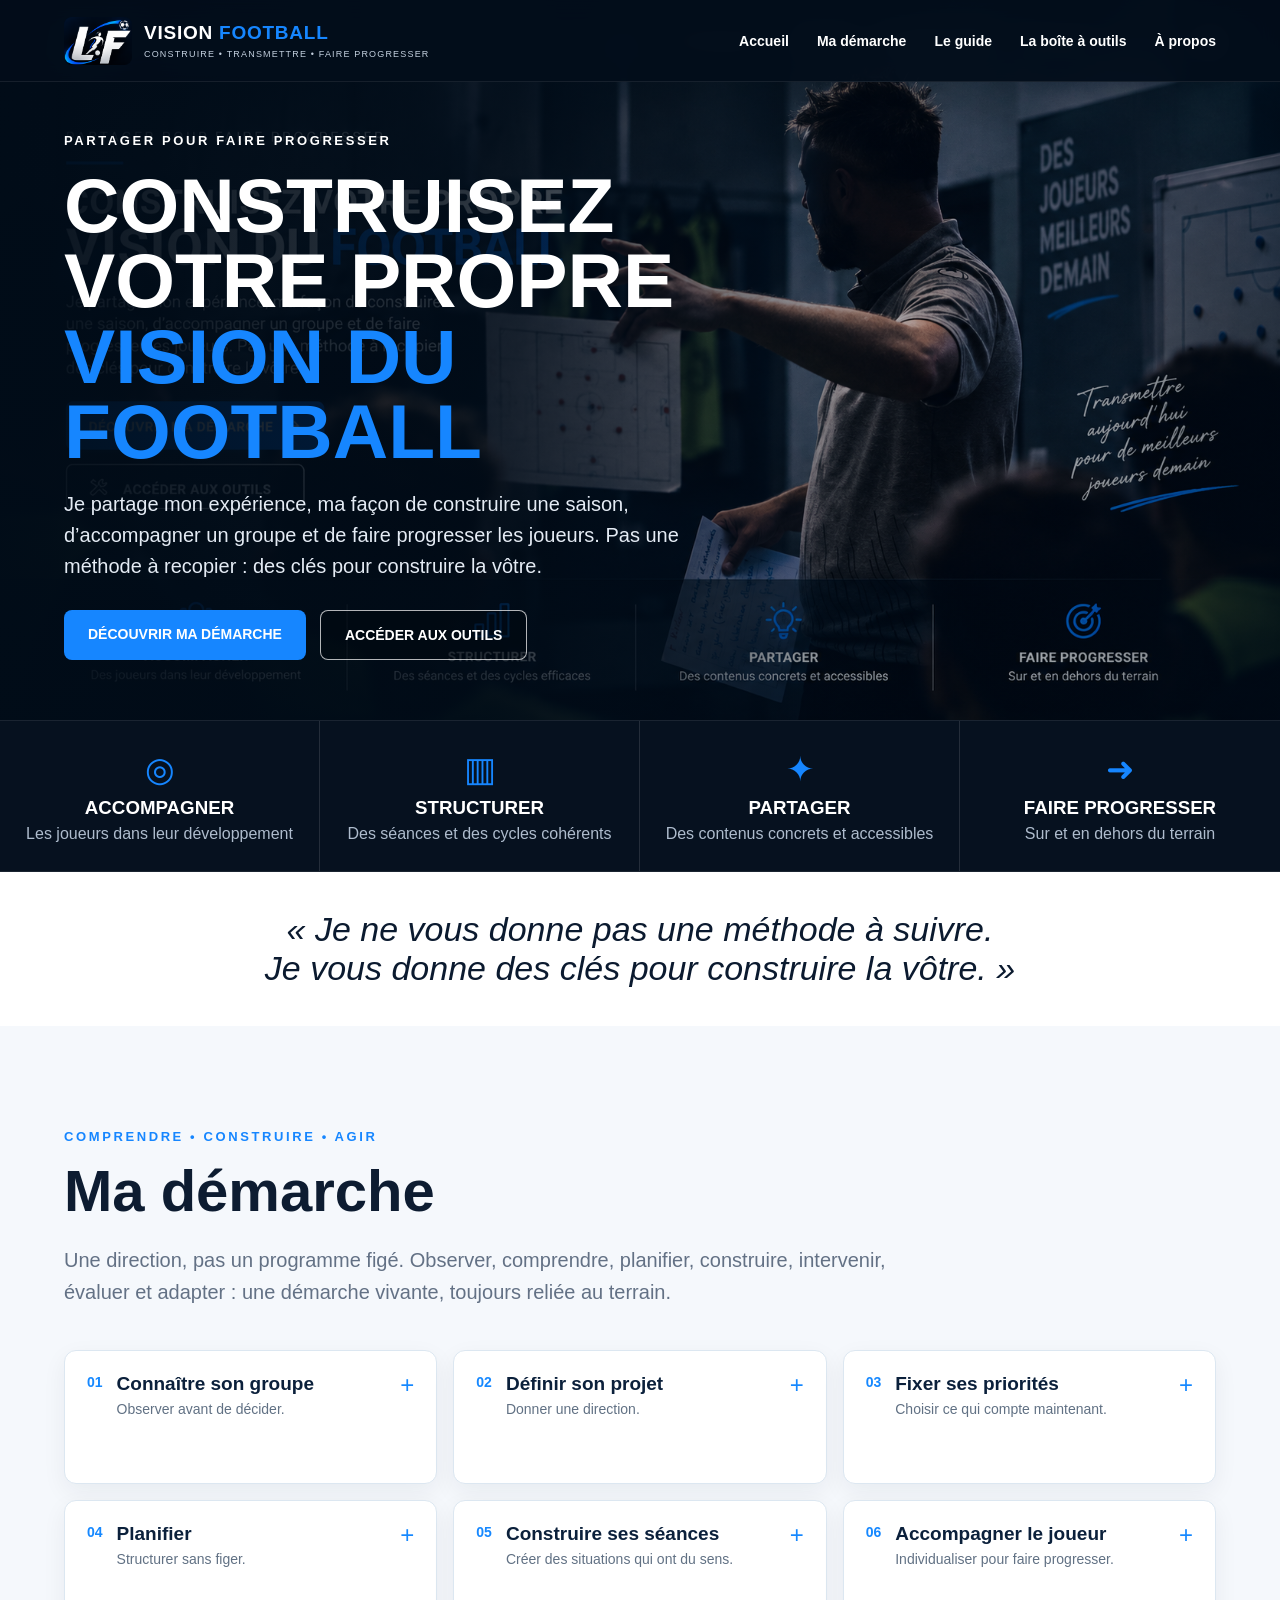
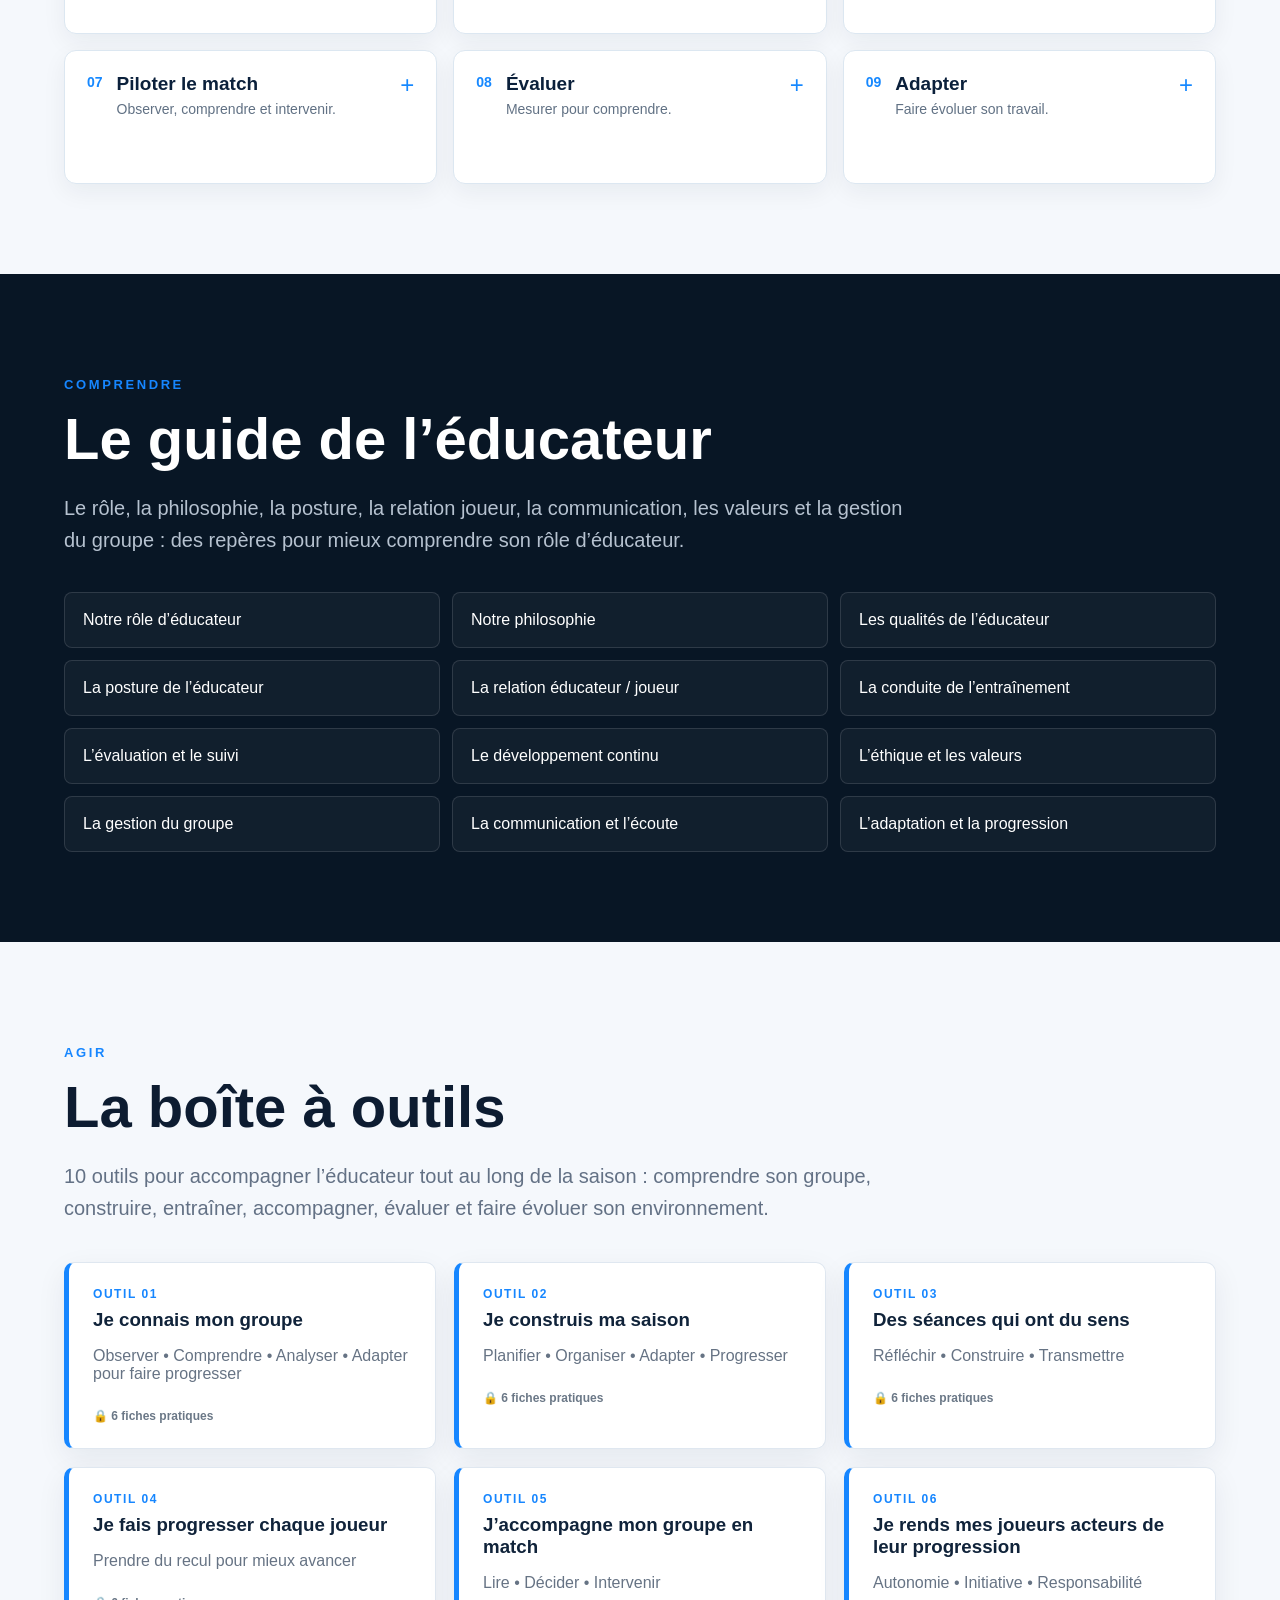
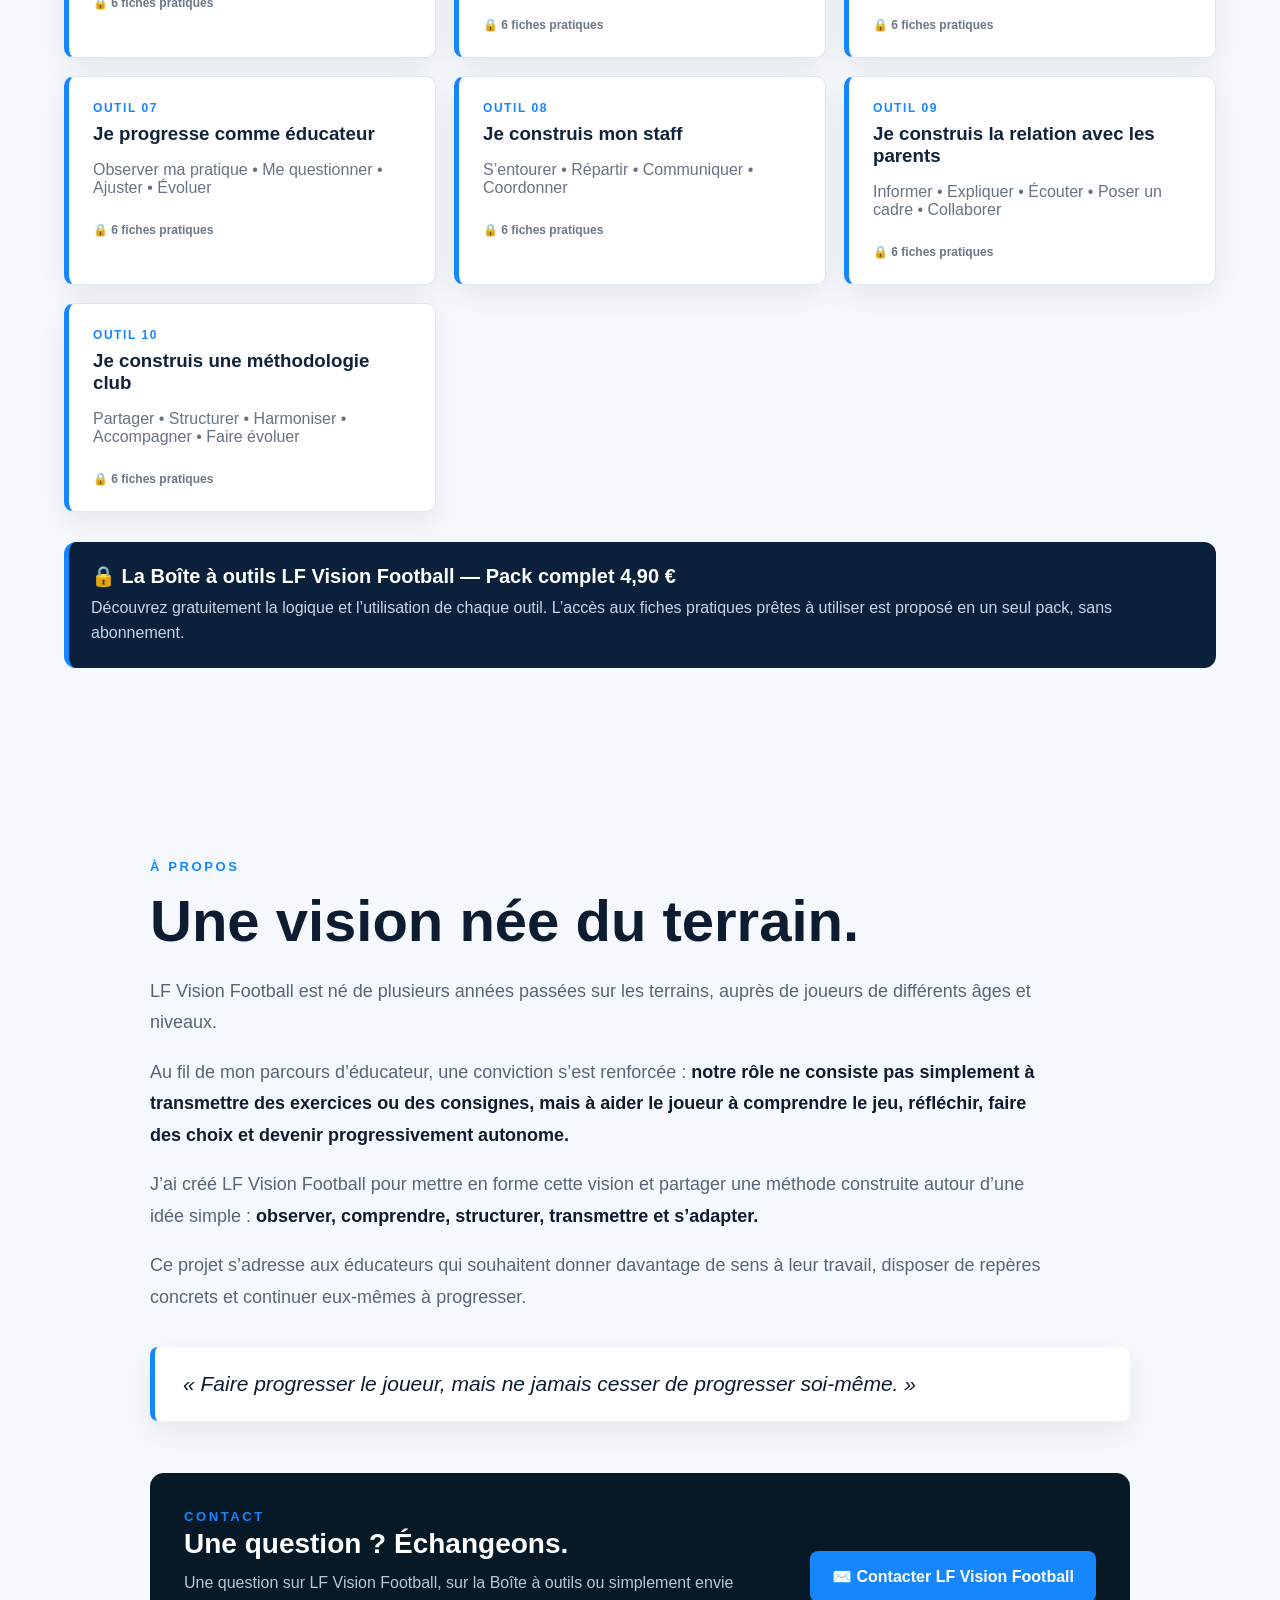
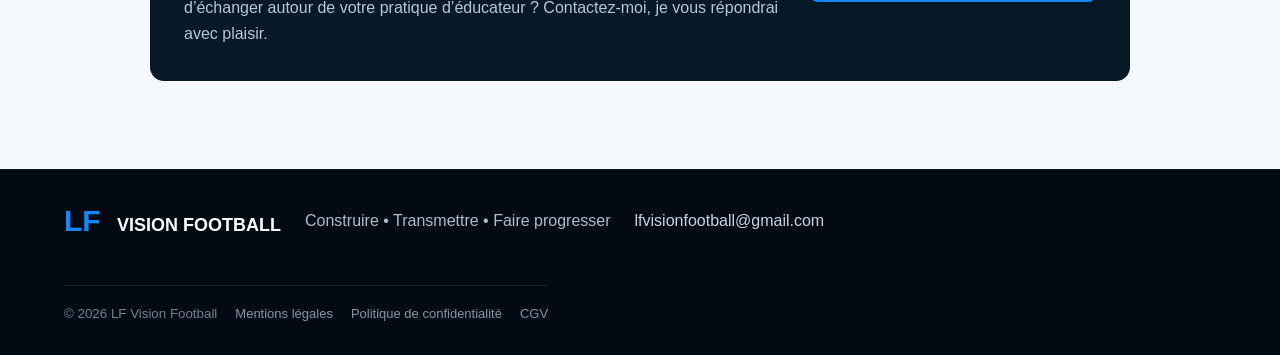
==== commit 551c3c61: "Add files via upload" ====
--- a/index.html
+++ b/index.html
@@ -1,1032 +1,251 @@
-<!DOCTYPE html>
+<!doctype html>
 <html lang="fr">
 <head>
-  <meta charset="UTF-8">
-  <meta name="viewport" content="width=device-width, initial-scale=1.0">
-  <meta name="description" content="LF Vision Football : expérience, outils et réflexion pour aider les éducateurs à construire leur propre vision du football.">
-
-  <title>LF Vision Football</title>
-
-  <style>
-    *{
-      box-sizing:border-box;
-      margin:0;
-      padding:0;
-    }
-
-    html{
-      scroll-behavior:smooth;
-    }
-
-    body{
-      font-family:Arial,Helvetica,sans-serif;
-      color:#0b203b;
-      background:#fff;
-      line-height:1.55;
-    }
-
-    a{
-      text-decoration:none;
-      color:inherit;
-    }
-
-    img{
-      display:block;
-      max-width:100%;
-    }
-
-    :root{
-      --navy:#061728;
-      --navy2:#09233c;
-      --blue:#087df5;
-      --blue2:#0068d9;
-      --white:#ffffff;
-      --soft:#f2f7fc;
-      --text:#10243d;
-      --grey:#617184;
-    }
-
-    /* HEADER */
-
-    header{
-      position:sticky;
-      top:0;
-      z-index:1000;
-      display:flex;
-      align-items:center;
-      justify-content:space-between;
-      padding:14px 5%;
-      min-height:78px;
-      background:rgba(4,20,36,.97);
-      color:white;
-      border-bottom:1px solid rgba(255,255,255,.08);
-    }
-
-    .brand{
-      display:flex;
-      align-items:center;
-      gap:14px;
-    }
-
-    .brand img{
-      width:64px;
-      height:64px;
-      object-fit:cover;
-      border-radius:10px;
-    }
-
-    .brand-text strong{
-      display:block;
-      font-size:19px;
-      letter-spacing:.5px;
-    }
-
-    .brand-text span{
-      display:block;
-      margin-top:2px;
-      font-size:9px;
-      letter-spacing:1.5px;
-      color:#b9c6d5;
-    }
-
-    nav{
-      display:flex;
-      align-items:center;
-      gap:28px;
-      font-size:14px;
-    }
-
-    nav a{
-      color:#fff;
-      opacity:.88;
-      transition:.2s;
-    }
-
-    nav a:hover{
-      color:#1688ff;
-      opacity:1;
-    }
-
-    #menu{
-      display:none;
-      border:0;
-      background:none;
-      color:#fff;
-      font-size:32px;
-      cursor:pointer;
-    }
-
-    /* HERO */
-
-    .hero{
-      min-height:660px;
-      position:relative;
-      display:flex;
-      align-items:center;
-      padding:80px 6%;
-      overflow:hidden;
-      color:#fff;
-      background:
-        linear-gradient(90deg,
-          rgba(2,16,29,.97) 0%,
-          rgba(2,16,29,.88) 40%,
-          rgba(2,16,29,.45) 68%,
-          rgba(2,16,29,.2) 100%
-        ),
-        url('hero-coach.png') center right / cover no-repeat;
-    }
-
-    .hero-content{
-      position:relative;
-      z-index:2;
-      max-width:660px;
-    }
-
-    .eyebrow{
-      color:#2695ff;
-      font-size:13px;
-      font-weight:700;
-      letter-spacing:3px;
-      text-transform:uppercase;
-      margin-bottom:22px;
-    }
-
-    .hero h1{
-      font-size:58px;
-      line-height:1.02;
-      text-transform:uppercase;
-      letter-spacing:-1.5px;
-      margin-bottom:24px;
-    }
-
-    .hero h1 span{
-      color:#1688ff;
-    }
-
-    .hero p{
-      max-width:580px;
-      font-size:18px;
-      line-height:1.7;
-      color:#e4ebf2;
-      margin-bottom:32px;
-    }
-
-    .actions{
-      display:flex;
-      flex-wrap:wrap;
-      gap:14px;
-    }
-
-    .btn{
-      display:inline-flex;
-      align-items:center;
-      justify-content:center;
-      min-height:54px;
-      padding:0 25px;
-      border-radius:6px;
-      font-weight:700;
-      font-size:14px;
-      text-transform:uppercase;
-      transition:.2s;
-    }
-
-    .btn-primary{
-      background:#087df5;
-      color:#fff;
-    }
-
-    .btn-primary:hover{
-      background:#006ad7;
-    }
-
-    .btn-secondary{
-      border:1px solid rgba(255,255,255,.8);
-      color:#fff;
-      background:rgba(2,16,29,.3);
-    }
-
-    /* 4 PILIERS */
-
-    .pillars{
-      display:grid;
-      grid-template-columns:repeat(4,1fr);
-      background:#061728;
-      color:white;
-      border-top:1px solid rgba(255,255,255,.1);
-    }
-
-    .pillar{
-      padding:30px 20px;
-      text-align:center;
-      border-right:1px solid rgba(255,255,255,.12);
-    }
-
-    .pillar:last-child{
-      border-right:0;
-    }
-
-    .pillar .icon{
-      color:#1589ff;
-      font-size:34px;
-      margin-bottom:8px;
-    }
-
-    .pillar strong{
-      display:block;
-      font-size:15px;
-      text-transform:uppercase;
-      margin-bottom:5px;
-    }
-
-    .pillar span{
-      color:#bfcbd6;
-      font-size:13px;
-    }
-
-    /* QUOTE */
-
-    .quote{
-      padding:48px 8%;
-      background:#fff;
-      text-align:center;
-    }
-
-    .quote blockquote{
-      max-width:850px;
-      margin:auto;
-      font-size:22px;
-      font-style:italic;
-      color:#1b3048;
-    }
-
-    .quote blockquote:before{
-      content:"“";
-      color:#1688ff;
-      font-size:54px;
-      font-weight:bold;
-      vertical-align:-15px;
-      margin-right:8px;
-    }
-
-    /* CARDS */
-
-    .explore{
-      padding:70px 5% 80px;
-      background:#f5f8fb;
-    }
-
-    .section-head{
-      text-align:center;
-      max-width:750px;
-      margin:0 auto 42px;
-    }
-
-    .section-head small{
-      display:block;
-      color:#1688ff;
-      letter-spacing:3px;
-      font-weight:bold;
-      text-transform:uppercase;
-      margin-bottom:8px;
-    }
-
-    .section-head h2{
-      font-size:38px;
-      color:#081b31;
-    }
-
-    .cards{
-      display:grid;
-      grid-template-columns:repeat(4,1fr);
-      gap:18px;
-      max-width:1180px;
-      margin:auto;
-    }
-
-    .card{
-      position:relative;
-      min-height:310px;
-      border-radius:12px;
-      overflow:hidden;
-      background:linear-gradient(150deg,#0b2b49,#061727);
-      color:#fff;
-      padding:28px;
-      display:flex;
-      flex-direction:column;
-      justify-content:flex-end;
-      box-shadow:0 14px 30px rgba(8,32,57,.13);
-      transition:.25s;
-    }
-
-    .card:hover{
-      transform:translateY(-5px);
-    }
-
-    .card:before{
-      content:"";
-      position:absolute;
-      inset:0;
-      background:
-        radial-gradient(circle at 80% 15%,rgba(16,137,255,.22),transparent 38%);
-      pointer-events:none;
-    }
-
-    .card .num{
-      position:relative;
-      z-index:2;
-      color:#1688ff;
-      font-size:14px;
-      font-weight:bold;
-      margin-bottom:12px;
-    }
-
-    .card h3{
-      position:relative;
-      z-index:2;
-      font-size:24px;
-      margin-bottom:10px;
-    }
-
-    .card p{
-      position:relative;
-      z-index:2;
-      font-size:14px;
-      color:#c5d0db;
-    }
-
-    .card .arrow{
-      position:relative;
-      z-index:2;
-      margin-top:24px;
-      width:38px;
-      height:38px;
-      border:1px solid #1688ff;
-      color:#1688ff;
-      display:grid;
-      place-items:center;
-      border-radius:50%;
-    }
-
-    /* DEMARCHE */
-
-    .demarche{
-      padding:80px 6%;
-      background:#071827;
-      color:#fff;
-    }
-
-    .demarche .section-head h2{
-      color:white;
-    }
-
-    .demarche .intro{
-      text-align:center;
-      max-width:850px;
-      margin:-18px auto 45px;
-      color:#c9d5df;
-      font-size:17px;
-    }
-
-    .steps{
-      max-width:1050px;
-      margin:auto;
-      display:grid;
-      grid-template-columns:repeat(3,1fr);
-      gap:14px;
-    }
-
-    .step{
-      background:#0b253f;
-      border-left:4px solid #1688ff;
-      padding:22px;
-      min-height:140px;
-      border-radius:5px;
-    }
-
-    .step b{
-      display:block;
-      color:#1688ff;
-      font-size:13px;
-      margin-bottom:8px;
-    }
-
-    .step strong{
-      display:block;
-      font-size:18px;
-      margin-bottom:5px;
-    }
-
-    .step span{
-      color:#acbccb;
-      font-size:13px;
-    }
-
-    /* GUIDE */
-
-    .guide{
-      padding:80px 6%;
-      background:#fff;
-    }
-
-    .guide-grid{
-      max-width:1100px;
-      margin:auto;
-      display:grid;
-      grid-template-columns:repeat(3,1fr);
-      gap:14px;
-    }
-
-    .guide-item{
-      border:1px solid #dbe5ef;
-      border-radius:8px;
-      padding:20px;
-      background:#fafcfe;
-    }
-
-    .guide-item b{
-      color:#1688ff;
-      display:block;
-      margin-bottom:6px;
-    }
-
-    /* OUTILS */
-
-    .tools{
-      padding:80px 6%;
-      background:#eef5fb;
-    }
-
-    .tool-grid{
-      max-width:1100px;
-      margin:auto;
-      display:grid;
-      grid-template-columns:repeat(3,1fr);
-      gap:15px;
-    }
-
-    .tool{
-      background:white;
-      border-radius:8px;
-      padding:22px;
-      box-shadow:0 8px 20px rgba(0,35,65,.05);
-      border-top:3px solid #1688ff;
-    }
-
-    .tool strong{
-      display:block;
-      margin-bottom:6px;
-      color:#09213b;
-    }
-
-    .tool span{
-      font-size:13px;
-      color:#657589;
-    }
-
-    /* ABOUT */
-
-    .about{
-      padding:80px 7%;
-      color:white;
-      background:
-        linear-gradient(90deg,rgba(4,20,36,.97),rgba(4,20,36,.82)),
-        url('hero-coach.png') center / cover no-repeat;
-    }
-
-    .about-inner{
-      max-width:850px;
-    }
-
-    .about h2{
-      font-size:38px;
-      margin-bottom:18px;
-    }
-
-    .about p{
-      color:#d0dae3;
-      font-size:17px;
-      max-width:780px;
-    }
-
-    /* FOOTER */
-
-    footer{
-      background:#03111f;
-      color:#fff;
-      padding:28px 5%;
-      display:flex;
-      align-items:center;
-      justify-content:space-between;
-      gap:20px;
-      flex-wrap:wrap;
-    }
-
-    .footer-brand{
-      display:flex;
-      align-items:center;
-      gap:12px;
-    }
-
-    .footer-brand img{
-      width:48px;
-      height:48px;
-      object-fit:cover;
-      border-radius:8px;
-    }
-
-    footer small{
-      color:#9eafbd;
-    }
-
-    /* MOBILE */
-
-    @media(max-width:850px){
-
-      header{
-        min-height:76px;
-        padding:10px 5%;
-      }
-
-      .brand img{
-        width:50px;
-        height:50px;
-      }
-
-      .brand-text strong{
-        font-size:15px;
-      }
-
-      .brand-text span{
-        font-size:7px;
-        letter-spacing:.8px;
-      }
-
-      #menu{
-        display:block;
-      }
-
-      nav{
-        display:none;
-        position:absolute;
-        top:76px;
-        left:0;
-        right:0;
-        flex-direction:column;
-        align-items:flex-start;
-        gap:0;
-        background:#061728;
-        border-top:1px solid rgba(255,255,255,.08);
-        box-shadow:0 12px 20px rgba(0,0,0,.2);
-      }
-
-      nav.open{
-        display:flex;
-      }
-
-      nav a{
-        width:100%;
-        padding:18px 7%;
-        border-bottom:1px solid rgba(255,255,255,.08);
-      }
-
-      .hero{
-        min-height:720px;
-        align-items:flex-end;
-        padding:70px 7% 55px;
-        background:
-          linear-gradient(0deg,
-            rgba(2,16,29,.98) 0%,
-            rgba(2,16,29,.94) 45%,
-            rgba(2,16,29,.42) 100%
-          ),
-          url('hero-coach.png') 62% center / cover no-repeat;
-      }
-
-      .hero-content{
-        max-width:100%;
-      }
-
-      .eyebrow{
-        font-size:11px;
-        letter-spacing:2px;
-      }
-
-      .hero h1{
-        font-size:42px;
-      }
-
-      .hero p{
-        font-size:16px;
-      }
-
-      .actions{
-        flex-direction:column;
-        align-items:stretch;
-      }
-
-      .btn{
-        width:100%;
-      }
-
-      .pillars{
-        grid-template-columns:1fr 1fr;
-      }
-
-      .pillar{
-        border-bottom:1px solid rgba(255,255,255,.12);
-      }
-
-      .cards,
-      .steps,
-      .guide-grid,
-      .tool-grid{
-        grid-template-columns:1fr;
-      }
-
-      .section-head h2{
-        font-size:31px;
-      }
-
-      .card{
-        min-height:235px;
-      }
-
-      .quote blockquote{
-        font-size:19px;
-      }
-
-      footer{
-        flex-direction:column;
-        align-items:flex-start;
-      }
-    }
-
-    @media(max-width:480px){
-
-      .brand-text span{
-        display:none;
-      }
-
-      .hero{
-        min-height:680px;
-      }
-
-      .hero h1{
-        font-size:37px;
-      }
-
-      .pillars{
-        grid-template-columns:1fr;
-      }
-
-      .pillar{
-        border-right:0;
-      }
-    }
-  </style>
+<meta charset="utf-8">
+<meta name="viewport" content="width=device-width,initial-scale=1">
+<meta name="description" content="LF Vision Football partage une démarche, des repères et des outils concrets pour aider les éducateurs à construire leur propre vision du football.">
+<title>LF Vision Football — Construire • Transmettre • Faire progresser</title>
+<style>
+*{box-sizing:border-box}html{scroll-behavior:smooth}body{margin:0;font-family:Inter,Arial,sans-serif;background:#06111f;color:#fff}.site-header{height:82px;position:fixed;top:0;left:0;right:0;z-index:30;background:rgba(3,14,27,.92);backdrop-filter:blur(12px);display:flex;align-items:center;padding:0 5vw;border-bottom:1px solid rgba(255,255,255,.08)}.brand{display:flex;align-items:center;gap:12px;text-decoration:none;color:#fff}.brand img{width:68px;height:48px;object-fit:cover;object-position:center;border-radius:8px}.brand strong{font-size:19px;letter-spacing:.04em}.brand b{color:#1686ff}.brand small{display:block;font-size:9px;letter-spacing:.13em;margin-top:5px;color:#c3d0df}.site-header nav{margin-left:auto;display:flex;gap:28px}.site-header nav a{color:#fff;text-decoration:none;font-weight:600;font-size:14px}.site-header nav a:hover{color:#1686ff}.menu-btn{display:none;margin-left:auto;border:0;background:none;padding:8px}.menu-btn span{display:block;width:28px;height:3px;background:#fff;margin:5px;border-radius:3px}.hero{min-height:720px;position:relative;display:flex;align-items:center;padding:120px 5vw 60px;overflow:hidden}.hero-image{position:absolute;inset:0;width:100%;height:100%;object-fit:cover}.hero-overlay{position:absolute;inset:0;background:linear-gradient(90deg,rgba(1,12,24,.97) 0%,rgba(1,12,24,.82) 40%,rgba(1,12,24,.28) 72%,rgba(1,12,24,.52) 100%);z-index:1}.hero-content{position:relative;z-index:2;max-width:690px}.eyebrow,.section-kicker{letter-spacing:.2em;font-weight:700;font-size:13px;color:#1686ff}.hero .eyebrow{color:#fff}.hero h1{font-size:clamp(44px,6vw,78px);line-height:.98;text-transform:uppercase;margin:20px 0}.hero h1 span{color:#1686ff}.lead{font-size:20px;line-height:1.55;color:#e4ebf4;max-width:680px}.hero-actions{display:flex;gap:14px;margin-top:28px;flex-wrap:wrap}.btn{padding:16px 24px;border-radius:8px;text-decoration:none;text-transform:uppercase;font-weight:800;font-size:14px}.primary{background:#1686ff;color:#fff}.secondary{border:1px solid rgba(255,255,255,.7);color:#fff;background:rgba(0,0,0,.18)}.pillars{display:grid;grid-template-columns:repeat(4,1fr);background:#06111f;border-top:1px solid rgba(255,255,255,.08);border-bottom:1px solid rgba(255,255,255,.08)}.pillars article{text-align:center;padding:28px 18px;border-right:1px solid rgba(255,255,255,.12)}.pillars article:last-child{border-right:0}.pillars span{font-size:34px;color:#1686ff}.pillars h3{margin:8px 0 6px;text-transform:uppercase}.pillars p{margin:0;color:#aebccd}.quote{background:#fff;color:#0b1a2f;text-align:center;padding:38px 5vw}.quote blockquote{font-size:clamp(22px,3vw,34px);font-style:italic;margin:0}.section{padding:90px 5vw}.section.light{background:#f5f8fc;color:#0d1c31}.section.dark{background:#081625}.section h2,.vision-strip h2{font-size:clamp(36px,5vw,58px);margin:10px 0 18px}.intro{max-width:850px;font-size:20px;line-height:1.6;color:#637185}.dark .intro{color:#b6c2d0}.steps{display:grid;grid-template-columns:repeat(3,1fr);gap:18px;margin-top:42px}.steps article,.tools-grid article{background:#fff;border:1px solid #dfe7f0;border-left:5px solid #1686ff;border-radius:10px;padding:24px;box-shadow:0 10px 30px rgba(14,30,55,.07)}.steps b{color:#1686ff}.steps p,.tools-grid p{color:#667384}.guide-grid{display:grid;grid-template-columns:repeat(3,1fr);gap:12px;margin-top:36px}.guide-grid span{padding:18px;border:1px solid rgba(255,255,255,.12);border-radius:8px;background:rgba(255,255,255,.04)}.tools-grid{display:grid;grid-template-columns:repeat(3,1fr);gap:18px;margin-top:38px}.vision-strip{padding:80px 5vw;background:linear-gradient(90deg,#071422,#0a2037);border-top:4px solid #1686ff}.vision-strip>div{max-width:940px}.vision-strip p:last-child{font-size:20px;color:#b7c7d7}footer{padding:40px 5vw;background:#020b14;border-top:1px solid rgba(255,255,255,.08);display:flex;gap:25px;align-items:center;flex-wrap:wrap}footer .footer-brand{font-size:30px;font-weight:900;color:#1686ff}footer .footer-brand span{color:#fff;font-size:18px;margin-left:8px}footer p{color:#aebccd}footer small{margin-left:auto;color:#6f8194}@media(max-width:860px){.site-header{height:76px;padding:0 18px}.brand img{width:52px;height:42px}.brand strong{font-size:15px}.brand small{font-size:7px}.menu-btn{display:block}.site-header nav{display:none;position:absolute;top:76px;left:0;right:0;background:#fff;flex-direction:column;gap:0;padding:14px 0;box-shadow:0 16px 30px rgba(0,0,0,.16)}.site-header nav.open{display:flex}.site-header nav a{color:#0c1c31;padding:16px 22px;font-size:17px}.hero{min-height:760px;padding:115px 24px 50px;align-items:flex-end}.hero-image{object-position:63% center}.hero-overlay{background:linear-gradient(180deg,rgba(1,12,24,.2),rgba(1,12,24,.7) 45%,rgba(1,12,24,.98) 78%)}.hero h1{font-size:46px}.lead{font-size:18px}.hero-actions{flex-direction:column}.btn{text-align:center}.pillars{grid-template-columns:1fr 1fr}.pillars article{border-bottom:1px solid rgba(255,255,255,.12)}.section{padding:64px 22px}.steps,.tools-grid,.guide-grid{grid-template-columns:1fr}.quote{padding:32px 22px}.vision-strip{padding:58px 22px}footer{padding:34px 22px;display:block}footer small{display:block;margin-top:18px}}
+
+
+/* V8 — Boîte à outils */
+.tool-card{cursor:pointer;transition:.18s ease;position:relative}.tool-card:hover,.tool-card.active{transform:translateY(-2px);border-color:#1686ff;box-shadow:0 14px 34px rgba(14,30,55,.12)}.tool-card .tool-no{display:block;color:#1686ff;font-size:12px;font-weight:900;letter-spacing:.13em;margin-bottom:8px}.tool-card h3{margin:0 0 9px;color:#10233a}.tool-lock{display:inline-block;margin-top:10px;font-size:12px;font-weight:800;color:#6b7887}.tool-pack{margin-top:30px;padding:22px;border-radius:12px;background:#0b203b;color:#fff;border-left:5px solid #1686ff}.tool-pack strong{font-size:20px}.tool-pack p{color:#c8d5e4;margin:8px 0 0;line-height:1.55}.tool-price{color:#fff;font-weight:900}.tool-sheet{display:none;margin-top:24px;border:1px solid #dce6f0;border-top:4px solid #1686ff;border-radius:12px;background:#fff;color:#10233a;overflow:hidden;box-shadow:0 18px 45px rgba(14,30,55,.14);scroll-margin-top:92px}.tool-sheet.open{display:block}.tool-page[hidden]{display:none}.tool-head{padding:26px 26px 18px;border-bottom:1px solid #e5edf5}.tool-head small{color:#1686ff;font-weight:800;letter-spacing:.14em}.tool-head h3{font-size:30px;margin:8px 0 4px}.tool-head em{font-style:normal;color:#657589;font-weight:700}.tool-body{padding:24px 26px}.tool-body>p{color:#40566d;line-height:1.72;font-size:16px}.tool-steps{display:grid;grid-template-columns:1fr 1fr;gap:12px;margin:22px 0}.tool-step{padding:15px;border-radius:9px;background:#f3f7fb;border-left:4px solid #1686ff}.tool-step strong{display:block;margin-bottom:5px}.tool-step span{font-size:14px;color:#5b6d80;line-height:1.45}.tool-quote{margin:22px 0;padding:18px 20px;border-left:4px solid #1686ff;background:#eef6ff;color:#102b47;font-weight:800;line-height:1.55}.locked-box{margin:22px 0;padding:18px;border-radius:10px;background:#081625;color:#fff}.locked-box strong{display:block;margin-bottom:6px}.locked-box p{margin:0;color:#c3d0df;line-height:1.55;font-size:14px}.tool-nav{display:grid;grid-template-columns:1fr auto 1fr;gap:10px;align-items:center;margin-top:20px}.tool-nav button{border:0;padding:12px 14px;border-radius:8px;font-weight:700;cursor:pointer}.tool-prev,.tool-next{background:#1686ff;color:#fff}.tool-next{justify-self:end}.tool-close{background:#0b203b;color:#fff}.tool-nav button:disabled{opacity:.35}.tool-prev{justify-self:start}@media(max-width:860px){.tool-steps{grid-template-columns:1fr}.tool-head,.tool-body{padding-left:20px;padding-right:20px}.tool-head h3{font-size:25px}.tool-body>p{font-size:15px}.tool-nav{grid-template-columns:1fr 1fr}.tool-close{grid-column:1/-1;grid-row:2}.tool-next,.tool-prev{justify-self:stretch}}
+
+/* V9 — À propos, contact et footer */
+.about-contact{background:#f5f8fc;color:#0d1c31;padding:88px 5vw}
+.about-wrap{max-width:980px;margin:0 auto}
+.about-contact .section-kicker{color:#1686ff}
+.about-contact h2{font-size:clamp(36px,5vw,58px);margin:10px 0 22px}
+.about-copy{font-size:18px;line-height:1.75;color:#56667a;max-width:900px}
+.about-copy strong{color:#0d1c31}
+.about-quote{margin:34px 0 0;padding:25px 28px;border-left:5px solid #1686ff;background:#fff;border-radius:8px;box-shadow:0 10px 30px rgba(14,30,55,.07);font-size:21px;font-style:italic;color:#0d1c31}
+.contact-card{margin-top:52px;background:#071827;color:#fff;border-radius:14px;padding:34px;display:flex;align-items:center;justify-content:space-between;gap:28px}
+.contact-card h3{font-size:28px;margin:0 0 10px}
+.contact-card p{margin:0;color:#b8c7d7;line-height:1.6;max-width:650px}
+.contact-btn{display:inline-block;white-space:nowrap;background:#1686ff;color:#fff;text-decoration:none;font-weight:800;padding:16px 22px;border-radius:8px}
+.site-footer{padding:34px 5vw;background:#020b14;border-top:1px solid rgba(255,255,255,.08)}
+.footer-main{display:flex;align-items:center;gap:24px;flex-wrap:wrap}
+.site-footer .footer-brand{font-size:30px;font-weight:900;color:#1686ff}
+.site-footer .footer-brand span{color:#fff;font-size:18px;margin-left:8px}
+.site-footer p{color:#aebccd;margin:0}
+.footer-contact{color:#c7d3df;text-decoration:none}
+.footer-contact:hover{color:#1686ff}
+.footer-bottom{margin-top:22px;padding-top:20px;border-top:1px solid rgba(255,255,255,.08);display:flex;align-items:center;justify-content:space-between;gap:18px;flex-wrap:wrap}
+.footer-links{display:flex;gap:18px;flex-wrap:wrap;color:#8495a8;font-size:13px}
+.footer-links span{cursor:default}
+.site-footer small{color:#6f8194}
+@media(max-width:860px){
+  .about-contact{padding:62px 22px}
+  .about-copy{font-size:17px}
+  .contact-card{display:block;padding:28px 22px}
+  .contact-btn{margin-top:22px;text-align:center;width:100%}
+  .site-footer{padding:32px 22px}
+  .footer-main,.footer-bottom{display:block}
+  .site-footer p{margin-top:10px}
+  .footer-contact{display:block;margin-top:10px}
+  .footer-links{margin-top:14px;gap:12px}
+}
+
+
+.tool-cover{max-width:760px;margin:0 auto 24px;text-align:center}.tool-cover img{display:block;width:100%;height:auto;border-radius:16px;box-shadow:0 12px 30px rgba(5,16,50,.16)}.tool-cover-note{margin:10px 0 0;color:#64748b;font-size:.86rem;font-weight:600}@media(max-width:640px){.tool-cover{margin:0 -4px 20px}.tool-cover img{border-radius:12px}}
+</style>
+<style>
+.expandable-steps{display:grid;grid-template-columns:repeat(3,minmax(0,1fr));gap:16px;align-items:start}
+.step-card{background:#fff;border:1px solid #dce7f1;border-radius:12px;overflow:hidden;box-shadow:0 8px 24px rgba(5,29,51,.06)}
+.step-card summary{list-style:none;cursor:pointer;display:flex;align-items:flex-start;gap:14px;padding:22px;min-height:132px;position:relative}
+.step-card summary::-webkit-details-marker{display:none}.step-card summary>b{color:#1688ff;font-size:14px;line-height:1.4}
+.step-card summary>span{flex:1}.step-card summary h3{margin:0 0 6px;color:#0b203b;font-size:19px}.step-card summary p{margin:0;color:#617184;font-size:14px}
+.step-card summary i{font-style:normal;color:#1688ff;font-size:24px;line-height:1;transition:transform .2s ease}.step-card[open] summary i{transform:rotate(45deg)}
+.step-detail{padding:0 22px 22px;border-top:1px solid #edf2f7}.step-detail p{margin:16px 0;color:#334b63;line-height:1.7}
+.step-detail blockquote{margin:18px 0 0;padding:16px 18px;border-left:4px solid #1688ff;background:#f1f7fd;color:#102b47;font-weight:700;line-height:1.55}
+@media(max-width:850px){.expandable-steps{grid-template-columns:1fr}.step-card summary{min-height:auto;padding:20px}}
+</style>
+
+<style>
+.guide-grid span{cursor:pointer;transition:.2s ease}.guide-grid span:hover,.guide-grid span.active{border-color:#1686ff;background:rgba(22,134,255,.12);transform:translateY(-1px)}
+.guide-sheet{display:none;margin-top:24px;border:1px solid rgba(255,255,255,.14);border-top:4px solid #1686ff;border-radius:12px;background:#fff;color:#10233a;overflow:hidden;box-shadow:0 18px 45px rgba(0,0,0,.22);scroll-margin-top:92px}.guide-sheet.open{display:block}.guide-page[hidden]{display:none}.guide-sheet-head{padding:26px 26px 18px;border-bottom:1px solid #e5edf5}.guide-sheet-head small{color:#1686ff;font-weight:800;letter-spacing:.16em}.guide-sheet-head h3{font-size:30px;margin:8px 0 0}.guide-sheet-body{padding:24px 26px}.guide-sheet-body p{color:#40566d;line-height:1.72;font-size:16px;margin:0 0 16px}.guide-points{display:grid;grid-template-columns:1fr 1fr;gap:12px;margin:22px 0}.guide-point{padding:16px;border-radius:9px;background:#f3f7fb;border-left:4px solid #1686ff}.guide-point strong{display:block;color:#10233a;margin-bottom:5px}.guide-point span{color:#5b6d80;font-size:14px}.guide-quote{margin:24px 0 4px;padding:19px 20px;border-left:4px solid #1686ff;background:#eef6ff;color:#102b47;font-weight:800;font-size:18px;line-height:1.55}.guide-nav{display:grid;grid-template-columns:1fr auto 1fr;gap:10px;align-items:center;margin-top:20px}.guide-nav button{border:0;padding:12px 14px;border-radius:8px;font-weight:700;cursor:pointer}.guide-prev,.guide-next{background:#1686ff;color:#fff}.guide-next{justify-self:end}.guide-prev{justify-self:start}.guide-close{background:#0b203b;color:#fff}.guide-nav button:disabled{opacity:.35;cursor:default}
+@media(max-width:860px){.guide-points{grid-template-columns:1fr}.guide-sheet-head,.guide-sheet-body{padding-left:20px;padding-right:20px}.guide-sheet-head h3{font-size:25px}.guide-sheet-body p{font-size:15px;line-height:1.65}.guide-quote{font-size:16px}.guide-nav{grid-template-columns:1fr 1fr}.guide-close{grid-column:1/-1;grid-row:2}.guide-next{justify-self:stretch}.guide-prev{justify-self:stretch}}
+</style>
 </head>
-
 <body>
-
-<header>
-  <a href="#accueil" class="brand">
-    <img src="logo-lf.png" alt="Logo LF Vision Football">
-    <div class="brand-text">
-      <strong>LF VISION FOOTBALL</strong>
-      <span>CONSTRUIRE • TRANSMETTRE • FAIRE PROGRESSER</span>
+<header class="site-header">
+  <a class="brand" href="#accueil" aria-label="LF Vision Football — accueil">
+    <img src="[data-uri]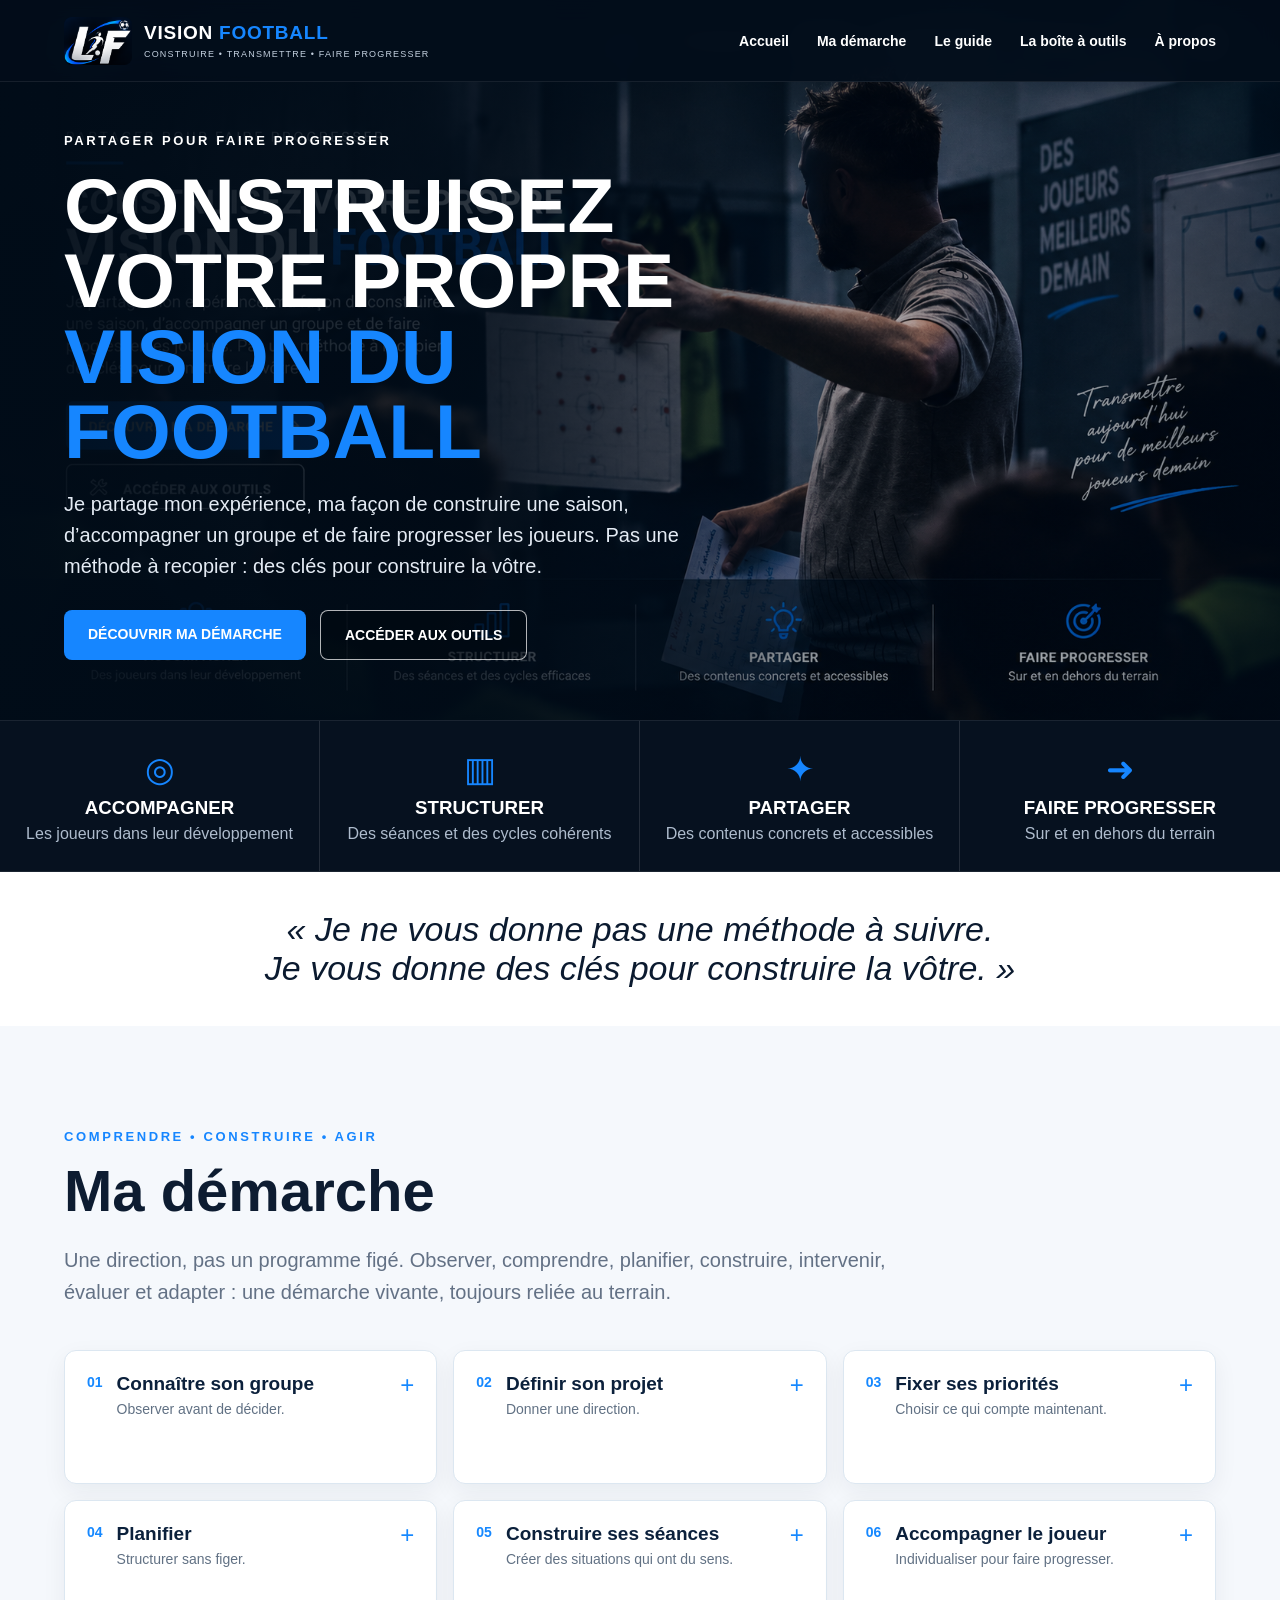
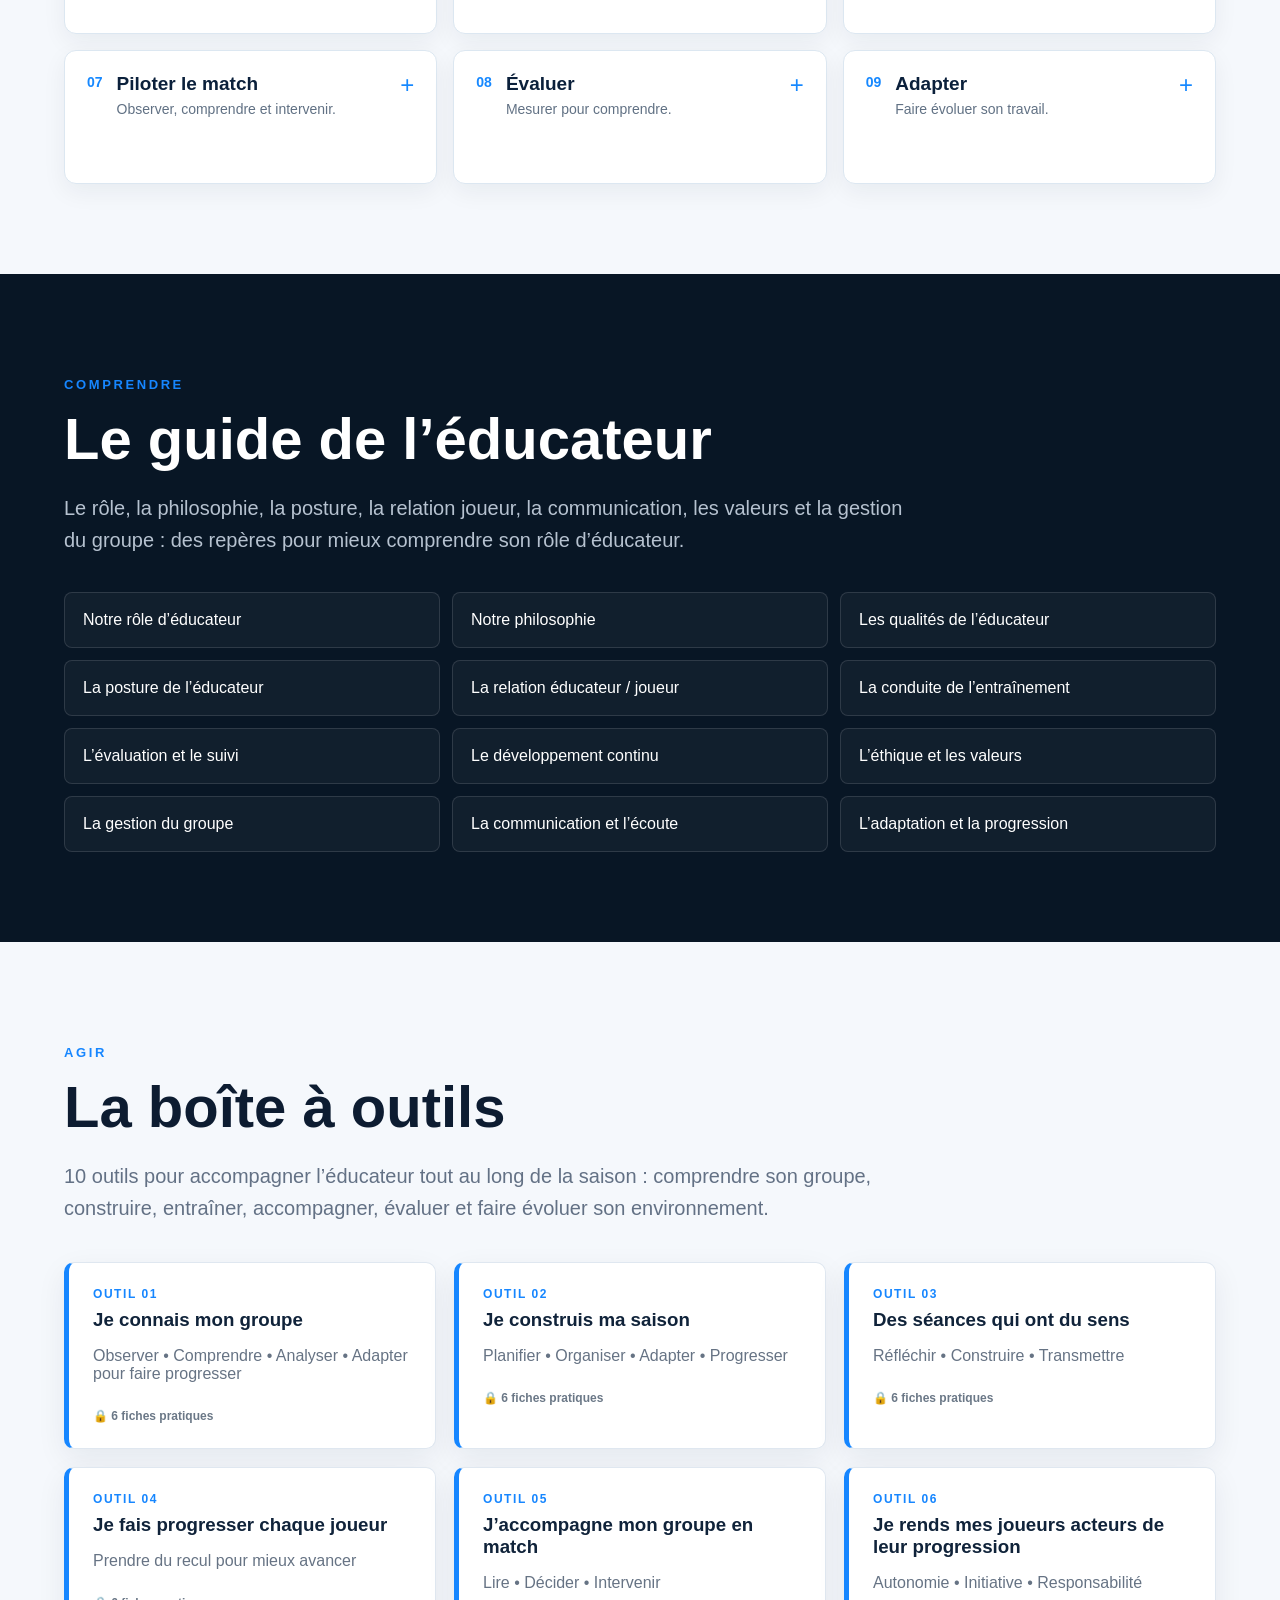
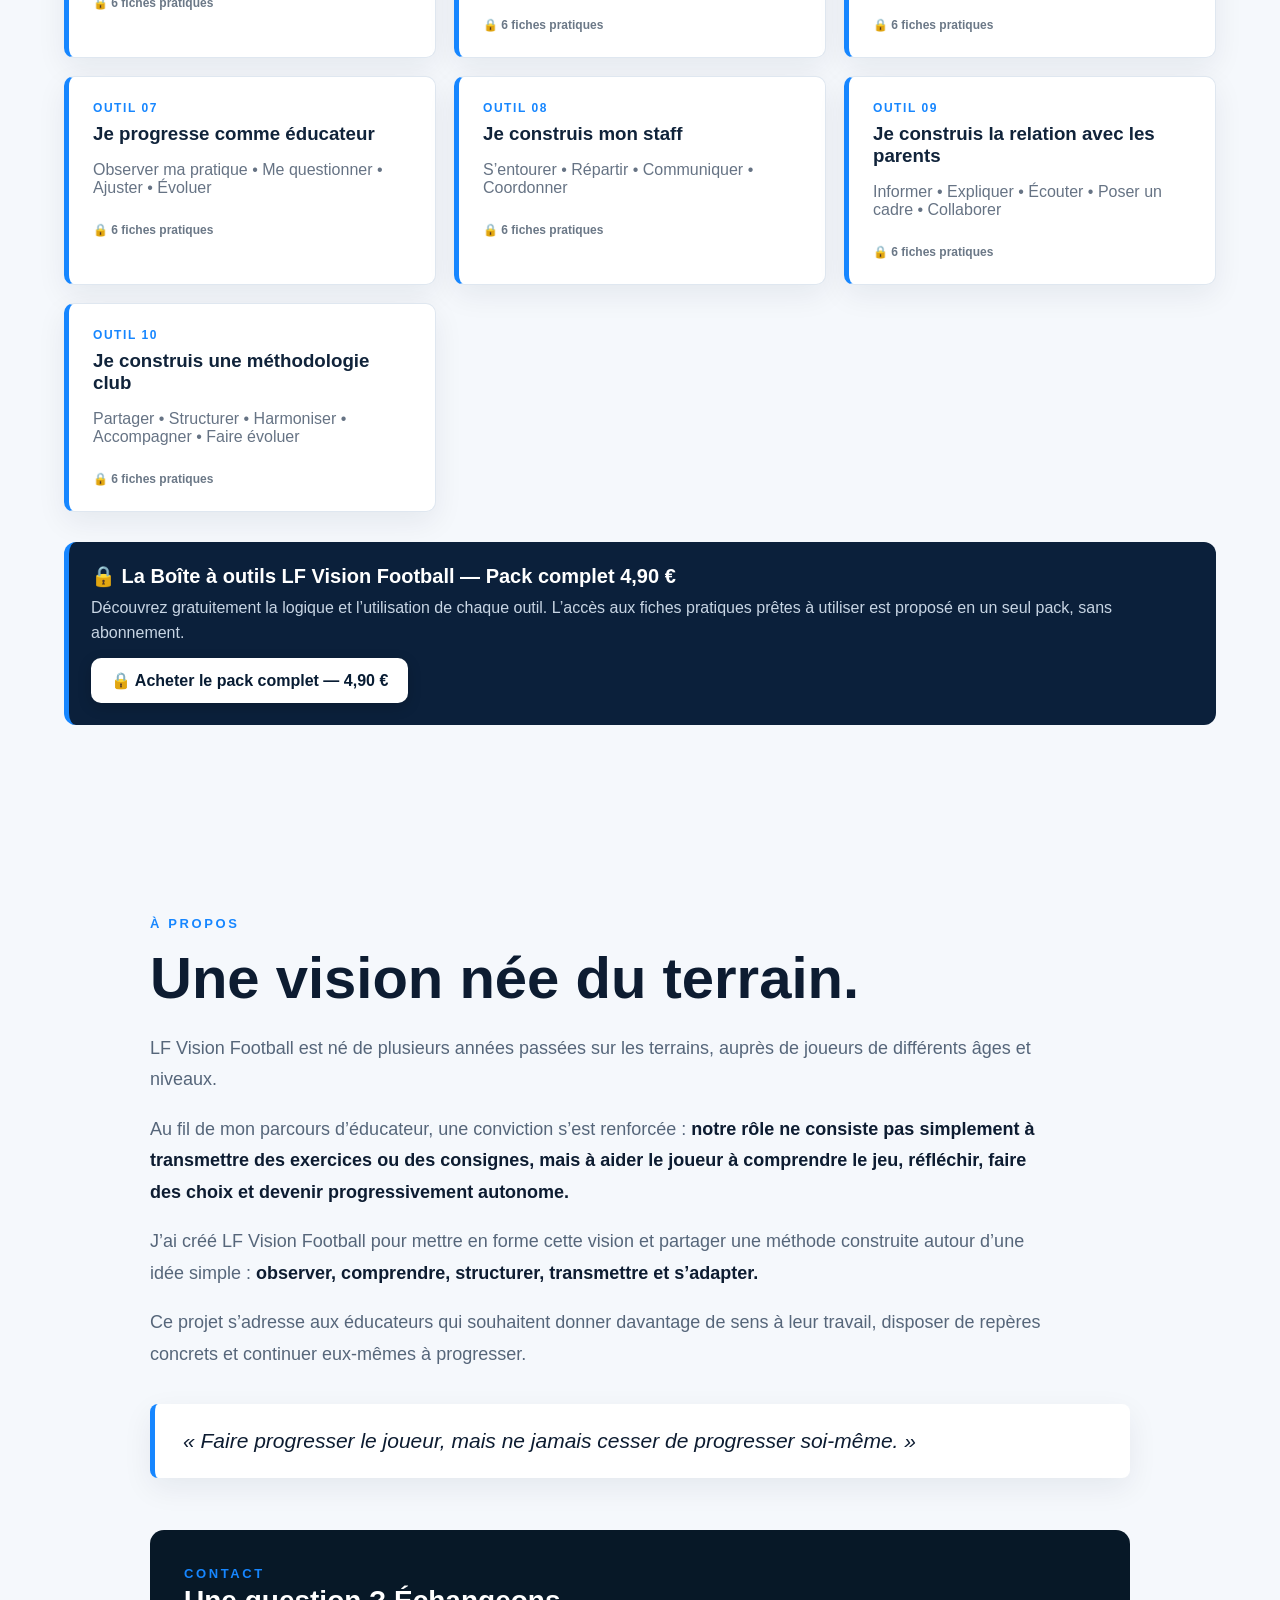
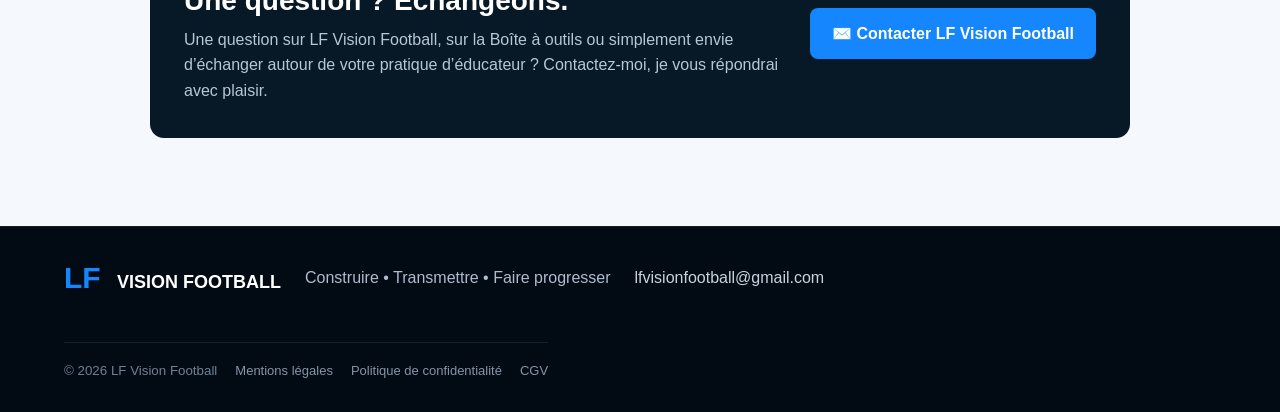
==== commit 35259ab3: "Add files via upload" ====
--- a/index.html
+++ b/index.html
@@ -194,7 +194,7 @@
   <p class="section-kicker">AGIR</p><h2>La boîte à outils</h2><p class="intro">10 outils pour accompagner l’éducateur tout au long de la saison : comprendre son groupe, construire, entraîner, accompagner, évaluer et faire évoluer son environnement.</p>
   <div class="tools-grid"><article class="tool-card" data-tool="0" role="button" tabindex="0"><span class="tool-no">OUTIL 01</span><h3>Je connais mon groupe</h3><p>Observer • Comprendre • Analyser • Adapter pour faire progresser</p><span class="tool-lock">🔒 6 fiches pratiques</span></article><article class="tool-card" data-tool="1" role="button" tabindex="0"><span class="tool-no">OUTIL 02</span><h3>Je construis ma saison</h3><p>Planifier • Organiser • Adapter • Progresser</p><span class="tool-lock">🔒 6 fiches pratiques</span></article><article class="tool-card" data-tool="2" role="button" tabindex="0"><span class="tool-no">OUTIL 03</span><h3>Des séances qui ont du sens</h3><p>Réfléchir • Construire • Transmettre</p><span class="tool-lock">🔒 6 fiches pratiques</span></article><article class="tool-card" data-tool="3" role="button" tabindex="0"><span class="tool-no">OUTIL 04</span><h3>Je fais progresser chaque joueur</h3><p>Prendre du recul pour mieux avancer</p><span class="tool-lock">🔒 6 fiches pratiques</span></article><article class="tool-card" data-tool="4" role="button" tabindex="0"><span class="tool-no">OUTIL 05</span><h3>J’accompagne mon groupe en match</h3><p>Lire • Décider • Intervenir</p><span class="tool-lock">🔒 6 fiches pratiques</span></article><article class="tool-card" data-tool="5" role="button" tabindex="0"><span class="tool-no">OUTIL 06</span><h3>Je rends mes joueurs acteurs de leur progression</h3><p>Autonomie • Initiative • Responsabilité</p><span class="tool-lock">🔒 6 fiches pratiques</span></article><article class="tool-card" data-tool="6" role="button" tabindex="0"><span class="tool-no">OUTIL 07</span><h3>Je progresse comme éducateur</h3><p>Observer ma pratique • Me questionner • Ajuster • Évoluer</p><span class="tool-lock">🔒 6 fiches pratiques</span></article><article class="tool-card" data-tool="7" role="button" tabindex="0"><span class="tool-no">OUTIL 08</span><h3>Je construis mon staff</h3><p>S’entourer • Répartir • Communiquer • Coordonner</p><span class="tool-lock">🔒 6 fiches pratiques</span></article><article class="tool-card" data-tool="8" role="button" tabindex="0"><span class="tool-no">OUTIL 09</span><h3>Je construis la relation avec les parents</h3><p>Informer • Expliquer • Écouter • Poser un cadre • Collaborer</p><span class="tool-lock">🔒 6 fiches pratiques</span></article><article class="tool-card" data-tool="9" role="button" tabindex="0"><span class="tool-no">OUTIL 10</span><h3>Je construis une méthodologie club</h3><p>Partager • Structurer • Harmoniser • Accompagner • Faire évoluer</p><span class="tool-lock">🔒 6 fiches pratiques</span></article></div>
   <article id="tool-sheet" class="tool-sheet" aria-hidden="true"><section class="tool-page" data-tool-page="0" hidden><div class="tool-cover"><img src="[data-uri]